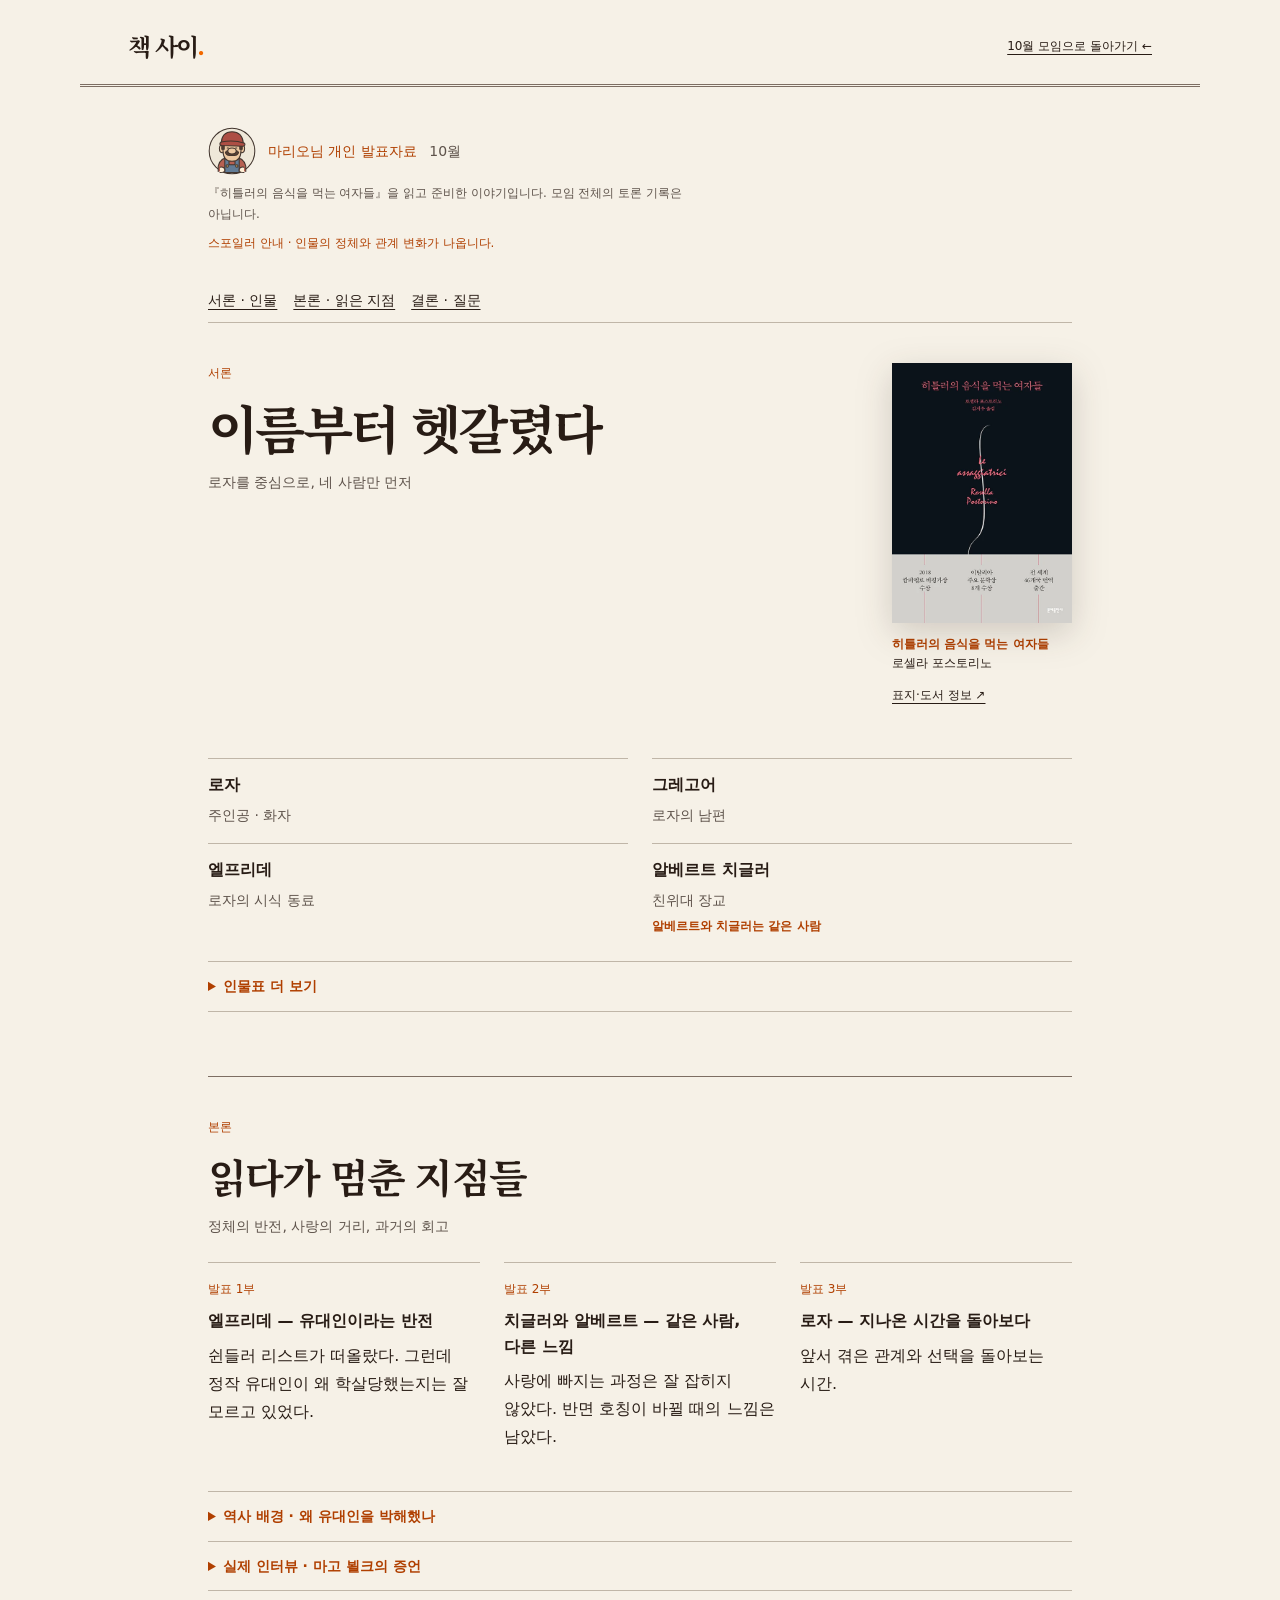
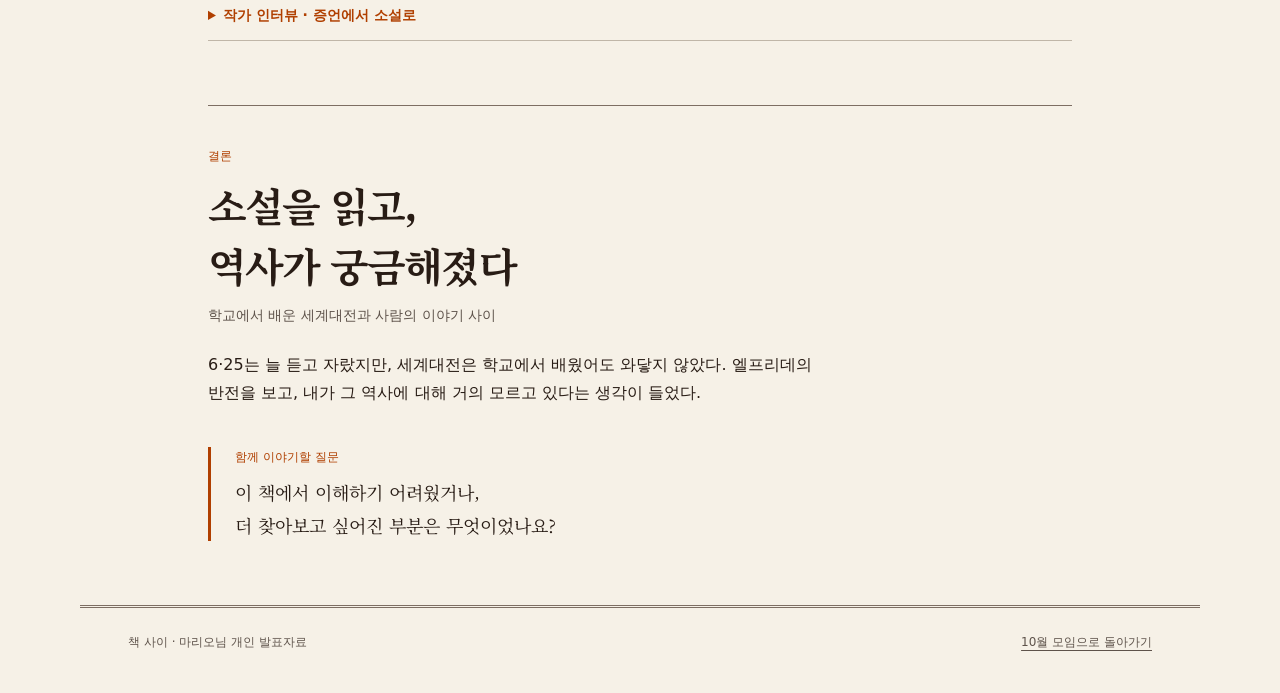
==== mario/2026-10/index.html @ d175855f "Merge monthly tabs into one meetings tab with a month switcher Masthead tabs become 홈 · 모임 기록 · 함께 볼" ====
<!doctype html>
<html lang="ko">
<head>
  <meta charset="utf-8">
  <meta name="viewport" content="width=device-width, initial-scale=1, viewport-fit=cover">
  <meta name="theme-color" content="#f6f2e9">
  <meta name="description" content="히틀러의 음식을 먹는 여자들을 읽고 준비한 마리오님의 10월 개인 발표자료. 인물의 이름, 관계의 거리, 더 알고 싶어진 역사를 이야기합니다.">
  <title>마리오님의 10월 발표 · 책 사이</title>
  <link rel="preconnect" href="https://fonts.googleapis.com">
  <link rel="preconnect" href="https://fonts.gstatic.com" crossorigin>
  <link rel="stylesheet" href="https://fonts.googleapis.com/css2?family=Noto+Serif+KR:wght@600;700&display=swap">
  <link rel="stylesheet" href="../../styles.css?v=20261015-meetings">
  <link rel="stylesheet" href="./presentation.css?v=20261013-mario">
</head>
<body>
  <a class="skip-link" href="#presentation">본문으로 건너뛰기</a>
  <header class="presentation-header container">
    <a class="wordmark" href="../../">책 사이<span class="wordmark-dot" aria-hidden="true">.</span></a>
    <a class="back-link" href="../../#october">10월 모임으로 돌아가기 ←</a>
  </header>
  <main id="presentation" class="container presentation" tabindex="-1">
    <div class="presentation-meta"><img src="../../assets/avatars/mario.svg" width="48" height="48" alt=""><p>마리오님 개인 발표자료 <span>10월</span></p></div>
    <p class="scope-note">『히틀러의 음식을 먹는 여자들』을 읽고 준비한 이야기입니다. 모임 전체의 토론 기록은 아닙니다.</p>
    <p class="spoiler-note">스포일러 안내 · 인물의 정체와 관계 변화가 나옵니다.</p>
    <nav class="presentation-nav" aria-label="발표 차례"><a href="#intro">서론 · 인물</a><a href="#reading">본론 · 읽은 지점</a><a href="#ending">결론 · 질문</a></nav>

    <section id="intro" class="presentation-intro" aria-labelledby="intro-title">
      <div><p class="section-label">서론</p><h1 id="intro-title">이름부터 헷갈렸다</h1><p class="section-subtitle">로자를 중심으로, 네 사람만 먼저</p>

      </div>
      <figure class="presentation-book"><img src="../../assets/covers/hitler.webp" width="500" height="723" alt="히틀러의 음식을 먹는 여자들 책 표지 · 문예출판사"><figcaption><strong>히틀러의 음식을 먹는 여자들</strong><span>로셀라 포스토리노</span><a class="cover-source" href="https://www.aladin.co.kr/shop/wproduct.aspx?itemid=217753819" target="_blank" rel="noopener noreferrer">표지·도서 정보 ↗</a></figcaption></figure>
        <dl class="core-characters">
          <div><dt>로자</dt><dd>주인공 · 화자</dd></div>
          <div><dt>그레고어</dt><dd>로자의 남편</dd></div>
          <div><dt>엘프리데</dt><dd>로자의 시식 동료</dd></div>
          <div><dt>알베르트 치글러</dt><dd>친위대 장교<br><strong>알베르트와 치글러는 같은 사람</strong></dd></div>
        </dl>
    </section>
    <details class="supplement" id="characters"><summary>인물표 더 보기</summary><div class="supplement-body">
      <p class="source-note">출판사 소개와 본문을 참고해 인물의 이름과 관계를 정리했습니다.</p>
      <div class="table-wrap"><table><caption>인물과 관계</caption><thead><tr><th scope="col">인물</th><th scope="col">관계 · 역할</th><th scope="col">기억할 이름</th></tr></thead><tbody>
        <tr><th scope="row">로자 자우어</th><td>주인공·화자, 시식가</td><td>로자</td></tr>
        <tr><th scope="row">그레고어</th><td>로자의 남편, 전장에 있는 인물</td><td>그레고어</td></tr>
        <tr><th scope="row">엘프리데</th><td>시식 동료, 로자와 가까워지는 인물</td><td>엘프리데</td></tr>
        <tr><th scope="row">알베르트 치글러</th><td>친위대 장교</td><td>알베르트는 이름, 치글러는 성</td></tr>
        <tr><th scope="row">게르트루데 · 테오도라 · 자비네</th><td>히틀러를 열렬히 추종하는 시식 동료들</td><td>‘광신도들’</td></tr>
        <tr><th scope="row">아우구스티네</th><td>전장에서 남편을 잃은 동료</td><td>아우구스티네</td></tr>
        <tr><th scope="row">베아테 · 하이케</th><td>남편이 전장에 있어 아이들을 홀로 키우는 동료들</td><td>베아테 · 하이케</td></tr>
        <tr><th scope="row">울라</th><td>외모와 친위대원의 관심에 신경 쓰는 동료</td><td>울라</td></tr>
        <tr><th scope="row">레니</th><td>어리고 순진한 동료</td><td>레니</td></tr>
        <tr><th scope="row">크뤼멜</th><td>히틀러의 음식을 만드는 주방장</td><td>크뤼멜</td></tr>
        <tr><th scope="row">마리아</th><td>로자와 교류하는 친구</td><td>남작부인</td></tr>
        <tr><th scope="row">헤르타</th><td>그레고어의 어머니, 로자의 시어머니</td><td>헤르타</td></tr>
      </tbody></table></div>
      <p class="reference-links">자료: <a href="https://www.yes24.com/product/goods/85017617" target="_blank" rel="noopener noreferrer">출판사 리뷰 ↗</a> · <a href="https://www.newswire.co.kr/newsRead.php?no=898848" target="_blank" rel="noopener noreferrer">문예출판사 보도자료 ↗</a> · <a href="https://academic.macmillan.com/academictrade/9781250179142/atthewolfstable/" target="_blank" rel="noopener noreferrer">원서 본문 ↗</a> · <a href="https://books.google.com/books/about/히틀러의_음식을_먹는_여자들.html?id=6_CcEQAAQBAJ" target="_blank" rel="noopener noreferrer">한국어판 본문 정보 ↗</a></p>
    </div></details>

    <section id="reading" class="presentation-section" aria-labelledby="reading-title">
      <p class="section-label">본론</p><h2 id="reading-title">읽다가 멈춘 지점들</h2><p class="section-subtitle">정체의 반전, 사랑의 거리, 과거의 회고</p>
      <div class="reading-parts">
        <article><p class="part-number">발표 1부</p><h3>엘프리데 — 유대인이라는 반전</h3><p>쉰들러 리스트가 떠올랐다. 그런데 정작 유대인이 왜 학살당했는지는 잘 모르고 있었다.</p></article>
        <article><p class="part-number">발표 2부</p><h3>치글러와 알베르트 — 같은 사람, 다른 느낌</h3><p>사랑에 빠지는 과정은 잘 잡히지 않았다. 반면 호칭이 바뀔 때의 느낌은 남았다.</p></article>
        <article><p class="part-number">발표 3부</p><h3>로자 — 지나온 시간을 돌아보다</h3><p>앞서 겪은 관계와 선택을 돌아보는 시간.</p></article>
      </div>
    </section>

    <aside class="supplement-group" aria-label="더 찾아본 자료">
      <details class="supplement" id="history"><summary>역사 배경 · 왜 유대인을 박해했나</summary><div class="supplement-body">
        <p class="source-note">미국 홀로코스트 기념관 자료를 한국어로 요약했습니다.</p>
        <ul><li>나치는 오래된 반유대주의에 인종주의를 결합해 유대인을 독일을 위협하는 집단으로 거짓 규정했다.</li><li>패전과 경제위기의 책임을 유대인에게 돌리며 희생양으로 삼았고, 선전과 법률로 배제와 폭력을 확대했다.</li><li>전쟁 중 나치 독일과 협력자들은 이를 조직적 학살로 확대했다. 원인은 유대인의 잘못이 아니라 가해 체제의 이념과 국가폭력이었다.</li></ul>
        <p>홀로코스트는 제2차 세계대전 전체를 뜻하지 않는다. 나치 독일과 협력자들이 자행한 유대인 박해와 학살을 가리킨다.</p>
        <p class="reference-links">자료: <a href="https://encyclopedia.ushmm.org/content/en/article/introduction-to-the-holocaust" target="_blank" rel="noopener noreferrer">USHMM · 홀로코스트 소개 ↗</a> · <a href="https://encyclopedia.ushmm.org/content/en/article/antisemitism-1" target="_blank" rel="noopener noreferrer">반유대주의 ↗</a></p>
      </div></details>
      <details class="supplement" id="wolk"><summary>실제 인터뷰 · 마고 뵐크의 증언</summary><div class="supplement-body">
        <p class="source-note">실제 시식자 마고 뵐크의 AP 인터뷰(2013년 4월 26일)를 한국어로 요약했습니다. 직접 인용문은 아닙니다. 소설의 로자와는 구분합니다.</p>
        <p>뵐크는 AP 인터뷰에서 좋은 음식을 먹으면서도 독이 들었을지 모른다는 두려움 때문에 즐길 수 없었다고 회고했다. 매 끼니가 마지막일 수 있다고 느꼈다는 증언이다.</p>
        <p class="reference-links"><a href="https://ottawa.citynews.ca/2013/04/26/at-95-hitlers-food-taster-talks-of-paranoia-poison-fears-vegetarian-diet-for-nazi-leader/" target="_blank" rel="noopener noreferrer">AP 인터뷰 · CityNews 게재 원문 ↗</a></p>
      </div></details>
      <details class="supplement" id="author-interview"><summary>작가 인터뷰 · 증언에서 소설로</summary><div class="supplement-body">
        <p class="source-note">로셀라 포스토리노의 인터뷰를 한국어로 요약했습니다. 직접 인용문은 아닙니다.</p>
        <p>작가는 뵐크를 만나려 했지만, 연락처를 찾았을 때 이미 세상을 떠나 직접 만나지 못했다. 소설은 뵐크의 증언에서 출발한 창작이며 전기는 아니다.</p>
        <p>작가는 로자를 강요받은 피해자이면서 체제에 연루된 인물로 바라보고, 과거를 돌아보는 시점의 죄책감에 주목했다.</p>
        <p class="reference-links">인터뷰 원문: <a href="https://www.bookbrowse.com/author_interviews/full/index.cfm/author_number/3115/rosella-postorino" target="_blank" rel="noopener noreferrer">BookBrowse ↗</a> · <a href="https://www.criticaletteraria.org/2018/03/le-assaggiatrici-postorino-intervista.html" target="_blank" rel="noopener noreferrer">CriticaLetteraria ↗</a></p>
      </div></details>
    </aside>

    <section id="ending" class="presentation-section ending" aria-labelledby="ending-title">
      <p class="section-label">결론</p><h2 id="ending-title">소설을 읽고,<br>역사가 궁금해졌다</h2><p class="section-subtitle">학교에서 배운 세계대전과 사람의 이야기 사이</p>
      <p class="personal-thought">6·25는 늘 듣고 자랐지만, 세계대전은 학교에서 배웠어도 와닿지 않았다. 엘프리데의 반전을 보고, 내가 그 역사에 대해 거의 모르고 있다는 생각이 들었다.</p>
      <div class="discussion-question"><p class="section-label">함께 이야기할 질문</p><p>이 책에서 이해하기 어려웠거나,<br>더 찾아보고 싶어진 부분은 무엇이었나요?</p></div>
    </section>
  </main>
  <footer class="container footer"><p>책 사이 · 마리오님 개인 발표자료</p><a href="../../#october">10월 모임으로 돌아가기</a></footer>
</body>
</html>
---- styles.css ----
/* Hallmark · pre-emit critique: P5 H5 E4 S5 R5 V4
 * genre: editorial · macrostructure: Ecosystem Index · theme: custom cream paper + seasonal orange
 * nav: N6 masthead · footer: Ft2 inline rule · H2 split 7/5 negative space
 * audience: book-club members · use: revisit a meeting · enrichment: typographic book art
 */
@import url('./tokens.css?v=20261015-meetings');
* { box-sizing: border-box; }
html { overflow-x: clip; scroll-padding-top: var(--space-lg); }
body { margin: 0; overflow-x: clip; background: var(--color-paper); color: var(--color-ink); font-family: var(--font-body); font-size: var(--text-base); line-height: 1.75; word-break: keep-all; }
button,input,select { font: inherit; color: inherit; }
button,a,input,select,summary { -webkit-tap-highlight-color: transparent; }
button,a,summary { touch-action: manipulation; }
a { color: inherit; text-underline-offset: .3em; }
button { cursor: pointer; }
button,a.text-link,.quick-links a { white-space: nowrap; }
button { min-height: 44px; }
button:disabled,[aria-disabled="true"] { opacity: .55; cursor: not-allowed; }
[data-state="loading"] { opacity: .7; cursor: progress; }
[data-state="error"] { border-color: var(--color-error); }
[data-state="success"] { border-color: var(--color-success); }
:focus-visible { outline: 2px solid var(--color-focus); outline-offset: 4px; }
[hidden] { display: none !important; }
.container { max-width: var(--page-width); margin-inline: auto; padding-inline: var(--page-gutter); }
h1,h2,h3,p,figure { margin: 0; }
h1,h2,h3 { font-style: normal; overflow-wrap: anywhere; min-width: 0; }
h1,h2,.wordmark,.art-title { font-family: var(--font-display); }
h1 { font-size: var(--text-display); letter-spacing: -.05em; line-height: 1.35; font-weight: 700; }
h2 { font-size: clamp(1.5rem,2.8vw,2rem); letter-spacing: -.045em; line-height: 1.5; }
h3 { font-size: var(--text-lg); line-height: 1.6; }
.muted,.source-note,small { color: var(--color-muted); }
.skip-link { position: absolute; top: var(--space-md); left: var(--space-md); z-index: var(--z-raised); padding: var(--space-sm); background: var(--color-paper); transform: translateY(-180%); }
.skip-link:focus { transform: none; }
.masthead { text-align: center; padding-top: var(--space-xl); }
.edition { color: var(--color-muted); font-size: var(--text-xs); letter-spacing: .08em; }
.wordmark { display: inline-block; text-decoration: none; font-size: 2.75rem; line-height: 1.4; font-weight: 700; letter-spacing: -.07em; }
.wordmark-dot { color: var(--color-season); }
.mast-description { font-size: var(--text-sm); margin-top: var(--space-2xs); color: var(--color-muted); }
.tabs { display: flex; align-items: center; justify-content: center; gap: var(--space-xs); border-top: var(--rule-hair) solid var(--color-rule); border-bottom: 3px double var(--color-rule-strong); margin-top: var(--space-lg); }
.tabs button { border: 0; border-bottom: 2px solid transparent; background: none; padding: var(--space-sm) var(--space-xs); font-size: var(--text-sm); }
.tabs button[aria-selected="true"] { color: var(--color-accent); font-weight: 700; border-bottom-color: var(--color-accent); }
.meeting-hero { display: grid; gap: var(--space-xl); padding-top: var(--space-xl); padding-bottom: var(--space-3xl); }
.meeting-meta { display: flex; align-items: center; flex-wrap: wrap; gap: var(--space-sm); margin-bottom: var(--space-lg); color: var(--color-muted); font-size: var(--text-sm); font-variant-numeric: tabular-nums; }
.meeting-meta span { border: var(--rule-hair) solid var(--color-rule-strong); padding: 0 var(--space-xs); color: var(--color-accent); font-size: var(--text-xs); }
.hero-lede { margin-top: var(--space-lg); font-size: var(--text-lg); line-height: 1.9; }
.text-link { display: inline-flex; align-items: center; min-height: 44px; margin-top: var(--space-lg); gap: var(--space-lg); color: var(--color-accent); font-weight: 600; text-decoration: underline; }
.featured-book { max-width: 320px; width: 100%; margin-inline: auto; }
.book-art { aspect-ratio: 3/4; display: flex; flex-direction: column; padding: var(--space-xl) var(--space-lg); background: var(--color-cover); position: relative; border-inline-start: 8px solid var(--color-paper-2); }
.book-art::after { content: ''; position: absolute; inset: var(--space-md); border: var(--rule-hair) solid var(--color-rule-strong); pointer-events: none; }
.art-author { font-size: var(--text-xs); letter-spacing: .12em; }
.art-title { font-weight: 700; line-height: 1.6; font-size: clamp(1.5rem,5vw,2.25rem); letter-spacing: -.04em; margin-top: auto; position: relative; }
.art-rule { width: var(--space-xl); height: var(--rule-hair); background: var(--color-ink); margin-top: var(--space-lg); }
.art-caption { font-size: var(--text-xs); margin-top: var(--space-md); }
.hitler { background: var(--color-cover-2); }
figcaption { display: grid; gap: var(--space-2xs); margin-top: var(--space-lg); font-size: var(--text-sm); }
figcaption strong { color: var(--color-accent); }
figcaption small { font-size: var(--text-xs); }
.meeting-summary { padding-block: var(--space-xl); border-top: var(--rule-hair) solid var(--color-rule); border-bottom: var(--rule-hair) solid var(--color-rule); }
.meeting-summary>p { max-width: 65ch; margin-top: var(--space-md); }
.quick-links { display: flex; flex-wrap: wrap; gap: var(--space-xs) var(--space-lg); margin-top: var(--space-md); align-items: center; font-size: var(--text-sm); }
.quick-links a { display: inline-flex; align-items: center; min-height: 44px; }
.link-button { border: 0; background: none; padding: 0; color: var(--color-accent); text-decoration: underline; text-underline-offset: .3em; }
.section { margin-top: var(--space-2xl); }
.section-heading { margin-bottom: var(--space-lg); }
.section-heading p { margin-top: var(--space-xs); color: var(--color-muted); font-size: var(--text-sm); }
.topic-list { border-top: var(--rule-hair) solid var(--color-rule-strong); }
.topic { padding-block: var(--space-lg); border-bottom: var(--rule-hair) solid var(--color-rule); }
.topic-header { display: flex; align-items: baseline; justify-content: space-between; gap: var(--space-md); }
.timestamp { font-family: var(--font-mono); color: var(--color-muted); font-size: var(--text-xs); white-space: nowrap; }
.topic>p { margin-top: var(--space-sm); max-width: 68ch; }
.topic details { margin-top: var(--space-sm); }
summary { cursor: pointer; min-height: 44px; padding-block: var(--space-xs); font-size: var(--text-sm); color: var(--color-accent); }
details p { margin-top: var(--space-sm); max-width: 68ch; }
.people-list { display: grid; gap: var(--space-xl); }
.person { border-top: var(--rule-hair) solid var(--color-rule-strong); padding-top: var(--space-lg); }
.person-head { display: flex; align-items: center; gap: var(--space-md); margin-bottom: var(--space-md); }
.person-avatar { display: grid; place-items: center; width: 64px; height: 64px; flex-shrink: 0; color: var(--color-accent); border-radius: 50%; }
.person-character { width: 64px; height: 64px; display: block; }
.voice-preview { display: flex; flex-wrap: wrap; gap: var(--space-sm) var(--space-lg); margin-top: var(--space-lg); }
.voice-preview-item { display: flex; align-items: center; gap: var(--space-xs); min-height: 48px; text-decoration: none; }
.voice-preview-item img { display: block; width: 48px; height: 48px; flex-shrink: 0; }
.voice-preview-item strong,.voice-preview-item small { display: block; font-size: var(--text-xs); line-height: 1.65; }
.cover-trigger { display: block; padding: 0; width: 100%; background: none; border: 0; text-align: start; perspective: 1000px; }
.cover-trigger .cover-img { transition: transform var(--dur-short) var(--ease-out); filter: drop-shadow(var(--shadow-book)); transform-origin: 50% 80%; }
.cover-trigger:focus-visible .cover-img { transform: translateY(-4px) rotateY(-4deg); }
.cover-hint { display: block; padding-top: var(--space-sm); color: var(--color-accent); font-size: var(--text-sm); }
.work-open .work-title,.candidate-open .work-title { display: block; font-size: var(--text-lg); font-weight: 700; line-height: 1.6; margin-top: var(--space-md); white-space: normal; }
.work-open .work-author { display: block; color: var(--color-muted); font-size: var(--text-sm); white-space: normal; }
.work-open .cover-frame,.candidate-open .cover-frame { overflow: visible; }
.work-open,.candidate-open { white-space: normal; }
.work[data-work-id],.candidate[data-work-id] { cursor: pointer; }
.book-detail { padding-block: var(--space-xl); border-bottom: var(--rule-hair) solid var(--color-rule-strong); margin-bottom: var(--space-xl); }
.book-detail-heading { display: flex; flex-wrap: wrap; align-items: center; justify-content: space-between; gap: var(--space-md); margin-bottom: var(--space-xl); }
.book-detail-heading h2 { max-width: 26ch; }
.book-detail-body { display: grid; gap: var(--space-xl); }
.book-detail-cover { width: min(100%,340px); margin-inline: auto; }
.book-detail-copy { min-width: 0; }
.book-detail-copy>.work-badges { margin-block: var(--space-md) var(--space-lg); }
.book-detail-copy .work-context { padding-block: var(--space-sm); }
.book-detail-media { color: var(--color-muted); font-size: var(--text-sm); }
.person-avatar svg { stroke: currentColor; stroke-width: 1.6; stroke-linecap: round; stroke-linejoin: round; }
.cover-frame { aspect-ratio: 3/4; background: var(--color-paper-2); display: grid; place-items: center; padding: var(--space-xs); min-width: 0; }
.cover-img { display: block; width: 100%; height: 100%; object-fit: contain; min-width: 0; min-height: 0; }
.hero-cover { padding: 0; background: none; }
.cover-fallback { padding: var(--space-lg); text-align: center; color: var(--color-muted); font-size: var(--text-sm); }
.cover-caption { display: flex; flex-wrap: wrap; align-items: center; justify-content: space-between; gap: var(--space-xs); color: var(--color-muted); font-size: var(--text-xs); }
.cover-source { display: inline-flex; align-items: center; min-height: 44px; font-size: var(--text-xs); white-space: nowrap; }
.candidate-state { color: var(--color-accent); font-size: var(--text-xs); }
.person h3 { font-size: var(--text-lg); }
.person-tagline { font-size: var(--text-sm); color: var(--color-muted); }
.person>p+p { margin-top: var(--space-md); }
.person .timestamp { display: block; margin-top: var(--space-md); }
.source-note { font-size: var(--text-xs); margin-top: var(--space-lg); line-height: 1.8; max-width: 85ch; }
.next-meeting { margin-block: var(--space-2xl); padding: var(--space-xl) 0; border-top: var(--rule-hair) solid var(--color-rule); border-bottom: var(--rule-hair) solid var(--color-rule); display: flex; flex-direction: column; gap: var(--space-lg); }
.next-meeting h2 { margin-block: var(--space-xs); }
.outline-button { background: none; border: var(--rule-hair) solid var(--color-rule-strong); padding: var(--space-xs) var(--space-md); border-radius: var(--radius-sm); align-self: flex-start; font-size: var(--text-sm); }
.hero-copy>.muted { margin-top: var(--space-lg); font-size: var(--text-sm); }
.selection-note { max-width: 75ch; margin-bottom: var(--space-xl); }
.candidate-grid,.work-grid { display: grid; grid-template-columns: minmax(0,1fr); gap: var(--space-xl) var(--space-lg); }
.candidate,.work { min-width: 0; border-top: var(--rule-hair) solid var(--color-rule); padding-top: var(--space-lg); }
.candidate .mini-art { margin-bottom: var(--space-md); }
.mini-art { aspect-ratio: 3/2; display: flex; flex-direction: column; justify-content: space-between; background: var(--color-cover); padding: var(--space-lg); position: relative; }
.mini-art strong { font-family: var(--font-display); font-size: var(--text-xl); font-weight: 700; letter-spacing: -.05em; line-height: 1.5; }
.mini-art span { font-size: var(--text-xs); color: var(--color-muted); }
.tone-2 { background: var(--color-cover-2); }
.tone-3 { background: var(--color-cover-3); }
.tone-4 { background: var(--color-cover-4); }
.candidate p,.work p { font-size: var(--text-sm); margin-top: var(--space-xs); }
.work h2 { font-family: var(--font-body); font-size: var(--text-lg); letter-spacing: -.025em; }
.work-meta { display: flex; flex-wrap: wrap; gap: var(--space-sm); margin-block: var(--space-sm); color: var(--color-accent); font-size: var(--text-xs); }
.work-badges { display: flex; flex-wrap: wrap; gap: var(--space-xs); margin-top: var(--space-sm); }
.work-badge { border: var(--rule-hair) solid var(--color-rule); padding: var(--space-2xs) var(--space-xs); font-size: var(--text-xs); color: var(--color-accent); }
.work-context + .work-context { border-top: var(--rule-hair) solid var(--color-rule); padding-top: var(--space-md); margin-top: var(--space-md); }
.context-source { color: var(--color-muted); font-size: var(--text-xs); }
.shelf-tabs { display: flex; align-items: center; flex-wrap: wrap; gap: var(--space-xs) var(--space-sm); margin-bottom: var(--space-lg); }
.shelf-tabs button { padding: var(--space-xs) var(--space-sm); border: var(--rule-hair) solid var(--color-rule); background: none; font-size: var(--text-sm); white-space: nowrap; }
.shelf-tabs button[aria-selected="true"] { border-color: var(--color-accent); font-weight: 700; color: var(--color-accent); text-decoration: underline; text-underline-offset: .3em; }
.work .timestamp { display: block; margin-top: var(--space-sm); }
.work .text-link { font-size: var(--text-sm); margin-top: var(--space-xs); gap: var(--space-xs); }
.quiet-note { padding: var(--space-xl) 0; border-top: var(--rule-hair) solid var(--color-rule); margin-block: var(--space-xl); }
.quiet-note h2 { font-size: var(--text-xl); }.quiet-note p { margin-top: var(--space-sm); max-width: 70ch; }
.quiet-note button { margin-top: var(--space-md); }
.works-intro { padding-block: var(--space-xl); }.works-intro>p:last-child { margin-top: var(--space-lg); }
.filters { display: grid; gap: var(--space-md); align-items: end; padding-block: var(--space-lg); border-block: var(--rule-hair) solid var(--color-rule); }
.filters label { display: block; font-size: var(--text-sm); margin-bottom: var(--space-xs); }
input,select { width: 100%; min-height: 44px; border: var(--rule-hair) solid var(--color-rule-strong); background: var(--color-paper); padding: var(--space-xs) var(--space-sm); border-radius: var(--radius-sm); font-size: var(--text-sm); }
input::placeholder { color: var(--color-muted); }
.result-count { color: var(--color-muted); font-size: var(--text-sm); padding-block: var(--space-lg); }
.footer { border-top: 3px double var(--color-rule-strong); padding-block: var(--space-lg) var(--space-xl); margin-top: var(--space-2xl); display: grid; gap: var(--space-xs); color: var(--color-muted); font-size: var(--text-xs); }
@media(hover:hover) { button:hover,a:hover,summary:hover { color: var(--color-accent); }.outline-button:hover,input:hover,select:hover { background: var(--color-paper-2); } }
@media(hover:hover) and (pointer:fine) { .cover-trigger:hover .cover-img,.work[data-work-id]:hover .cover-img,.candidate[data-work-id]:hover .cover-img { transform: translateY(-4px) rotateY(-4deg); } }
@media(min-width:40rem) { .book-detail-body { grid-template-columns:minmax(0,2fr) minmax(0,3fr); align-items:start; }.hero-copy h1 { font-size: clamp(2.5rem,4.3vw,3.5rem); }.hero-copy .hero-lede { font-size:var(--text-base); line-height:1.7; }.voice-preview { gap:var(--space-sm); }.voice-preview-item { gap:var(--space-2xs); } }
button:active { transform: translateY(1px); }
@media(min-width:40rem) { .tabs { gap: var(--space-xl); }.tabs button { padding-inline: var(--space-md); }.meeting-hero { grid-template-columns: minmax(0,7fr) minmax(0,5fr); align-items:center; padding-top: var(--space-2xl); gap: var(--space-xl); }.featured-book { max-width: 290px; }.candidate-grid { grid-template-columns: repeat(2,minmax(0,1fr)); }.filters { grid-template-columns: minmax(0,2fr) minmax(0,1fr) minmax(0,1.2fr); }.filters button { grid-column: 3; justify-self:end; }.next-meeting { flex-direction:row; align-items:center; justify-content:space-between; }.next-meeting button { align-self:center; } }
@media(min-width:60rem) { .meeting-hero { gap: var(--space-2xl); }.people-list { grid-template-columns: repeat(3,minmax(0,1fr)); }.candidate-grid { grid-template-columns: repeat(4,minmax(0,1fr)); }.filters { grid-template-columns: minmax(0,2fr) minmax(0,1fr) minmax(0,1.2fr) auto; }.filters button { grid-column:auto; }.footer { grid-template-columns: minmax(0,1fr) auto; }.art-title { font-size:2.25rem; } }
@media(prefers-reduced-motion:reduce) { *,*::before,*::after { animation-duration:1ms!important; transition-duration:1ms!important; scroll-behavior:auto!important; } }
@media(prefers-reduced-motion:reduce) { .cover-trigger .cover-img,.cover-trigger:focus-visible .cover-img,.cover-trigger:hover .cover-img,.work[data-work-id]:hover .cover-img,.candidate[data-work-id]:hover .cover-img { transform:none; transition:none; } }

/* Past selections remain a compact cover grid with month and recommender. */
.history-intro h1 { font-size:var(--text-2xl); }
.history-grid { display:grid; grid-template-columns:repeat(2,minmax(0,1fr)); gap:var(--space-xl) var(--space-lg); }
.history-book { min-width:0; }
.history-book>a { display:block; text-decoration:none; }
.history-book h2 { margin-top:var(--space-sm); font-family:var(--font-body); font-size:var(--text-sm); letter-spacing:-.025em; line-height:1.65; }
.history-credits { margin-top:var(--space-xl); border-top:var(--rule-hair) solid var(--color-rule); }
.history-credits ul { padding-left:var(--space-lg); font-size:var(--text-xs); }
.history-credits a { display:inline-block; padding-block:var(--space-2xs); }
@media(max-width:39.99rem) { .masthead .tabs { justify-content:flex-start; gap:0; overflow-x:auto; scrollbar-width:none; margin-inline:calc(-1 * var(--page-gutter)); padding-inline:var(--page-gutter); }.masthead .tabs::-webkit-scrollbar { display:none; }.masthead .tabs button { flex:none; padding-inline:var(--space-sm); } }
@media(min-width:40rem) { .history-grid { grid-template-columns:repeat(4,minmax(0,1fr)); } }
@media(min-width:60rem) { .history-grid { grid-template-columns:repeat(5,minmax(0,1fr)); } }

.history-cover { display:block; }
.history-meta { display:flex; flex-wrap:wrap; align-items:center; gap:var(--space-2xs) var(--space-sm); margin-top:var(--space-2xs); color:var(--color-muted); font-size:var(--text-xs); }
.history-recommender { display:inline-flex; align-items:center; gap:var(--space-2xs); min-height:1.5rem; line-height:1.4; white-space:nowrap; }
.history-recommender img { flex:none; width:24px; height:24px; }
.history-month { white-space:nowrap; color:var(--color-muted); font-weight:400; }

/* The shelf keeps covers small so recommendation contexts can be compared. */
#works .works-intro { padding-block:var(--space-lg); }
#works .works-intro h1 { font-size:var(--text-2xl); }
#works .works-intro>p:last-child { margin-top:var(--space-xs); font-size:var(--text-sm); }
#works .shelf-tabs { margin-bottom:var(--space-sm); }
#works .filters { grid-template-columns:minmax(0,1fr) minmax(0,1fr); gap:var(--space-sm); padding-block:var(--space-sm); }
#works .search-field { grid-column:1/-1; }
#works .filters>div { min-width:0; }
#works .filters #reset { grid-column:auto; justify-self:end; align-self:start; }
.advanced-filters { min-width:0; grid-column:1; padding-block:var(--space-xs); }
.advanced-filters summary { font-size:var(--text-sm); }
.advanced-filters>div { margin-top:var(--space-xs); }
#works .result-count { padding-block:var(--space-sm); }
.work-grid { grid-template-columns:minmax(0,1fr); gap:var(--space-lg); }
.work { padding-top:var(--space-md); }
.work-open { display:grid; grid-template-columns:80px minmax(0,1fr); align-items:start; gap:var(--space-sm); min-height:160px; }
.work-copy { display:block; min-width:0; }
.work-open .cover-frame { padding:var(--space-2xs); }
.work-open .work-title { margin-top:0; font-size:var(--text-base); line-height:1.5; overflow-wrap:anywhere; }
.work-open .work-author { margin-top:var(--space-2xs); font-size:var(--text-xs); line-height:1.5; }
.work-open .work-badges { gap:var(--space-2xs); margin-top:var(--space-xs); }
.work-open .work-badge { padding:.15rem .35rem; line-height:1.4; }
.work-summary { display:block; margin-top:var(--space-xs); color:var(--color-muted); font-size:var(--text-xs); line-height:1.6; overflow:hidden; white-space:nowrap; text-overflow:ellipsis; }
.work-open .cover-hint { padding-top:var(--space-xs); font-size:var(--text-xs); }
.work-open .cover-fallback { padding:var(--space-2xs); font-size:var(--text-xs); overflow-wrap:anywhere; }
@media(min-width:25rem) { .work-open { grid-template-columns:96px minmax(0,1fr); gap:var(--space-md); } }
@media(min-width:52rem) {
  .work-grid { grid-template-columns:repeat(2,minmax(0,1fr)); }
  .work-open { grid-template-columns:120px minmax(0,1fr); min-height:200px; }
  #works .filters { grid-template-columns:minmax(0,2fr) minmax(0,1fr) minmax(0,1fr) auto; align-items:start; }
  #works .search-field { grid-column:auto; }
  #works .advanced-filters { grid-column:auto; padding-top:1.8rem; }
  #works .filters #reset { margin-top:1.7rem; }
}
@media(min-width:60rem) { .work-open { grid-template-columns:128px minmax(0,1fr); } }

/* Season accent: a small orange dot marks the current season and the book being read now. */
.season-dot { display:inline-block; width:.5em; height:.5em; margin-inline-end:.45em; border-radius:50%; background:var(--color-season); vertical-align:.08em; }

/* Masthead tabs share one sliding underline once JavaScript has measured them. */
.tabs { position:relative; }
.tabs.has-indicator button[aria-selected="true"] { border-bottom-color:transparent; }
.tabs-indicator { position:absolute; left:0; bottom:0; height:2px; width:0; background:var(--color-season); pointer-events:none; transition:transform var(--dur-long) var(--ease-out), width var(--dur-long) var(--ease-out); }
.tabs-indicator.is-instant { transition:none; }

/* Programmatic focus targets are containers, not controls, so they do not draw a frame. */
main[tabindex="-1"]:focus,section[tabindex="-1"]:focus,h2[tabindex="-1"]:focus { outline:none; }

/* Home: what we are reading now, what we have read, and who reads together. */
.home-hero { display:grid; gap:var(--space-xl); padding-block:var(--space-xl) var(--space-2xl); }
.home-stats { display:flex; flex-wrap:wrap; gap:var(--space-md) var(--space-xl); margin:var(--space-xl) 0 0; padding-top:var(--space-lg); border-top:var(--rule-hair) solid var(--color-rule); }
.home-stats div { min-width:0; }
.home-stats dt { color:var(--color-muted); font-size:var(--text-xs); }
.home-stats dd { margin:0; font-size:var(--text-sm); color:var(--color-muted); }
.stat-value { font-family:var(--font-display); font-size:clamp(2rem,4vw,2.75rem); font-weight:700; line-height:1.2; letter-spacing:-.04em; color:var(--color-accent); margin-inline-end:.15em; font-variant-numeric:tabular-nums; }
.now-reading { display:grid; grid-template-columns:minmax(0,120px) minmax(0,1fr); gap:var(--space-md) var(--space-lg); align-items:end; padding:var(--space-lg); background:var(--color-paper-2); border-top:3px solid var(--color-season); }
.now-reading-label { grid-column:1/-1; color:var(--color-accent); font-size:var(--text-sm); font-weight:700; }
.now-reading-copy h2 { font-size:var(--text-xl); line-height:1.45; }
.now-reading-copy .muted { margin-top:var(--space-2xs); font-size:var(--text-sm); }
.now-reading-copy .outline-button { margin-top:var(--space-md); }
.season-button { border-color:var(--color-season); }
.home-section { margin-top:var(--space-2xl); }
.home-section-heading { display:flex; flex-wrap:wrap; align-items:baseline; justify-content:space-between; gap:var(--space-xs) var(--space-md); margin-bottom:var(--space-lg); }
.home-section-heading .link-button { font-size:var(--text-sm); }
.home-shelf { list-style:none; margin:0; padding:0 0 var(--space-sm); display:grid; grid-auto-flow:column; grid-auto-columns:72px; gap:var(--space-sm); align-items:end; overflow-x:auto; border-bottom:6px solid var(--color-rule); scroll-snap-type:x proximity; }
.home-shelf-book { min-width:0; scroll-snap-align:start; transform-origin:50% 100%; }
.home-shelf-book .cover-frame { padding:0; background:none; }
.home-shelf-book .cover-img { filter:drop-shadow(0 .3rem .5rem oklch(24% 0.023 55 / .16)); }
.home-shelf-book .cover-fallback { padding:var(--space-2xs); font-size:var(--text-xs); overflow-wrap:anywhere; }
.home-shelf-month { display:block; margin-top:var(--space-2xs); color:var(--color-muted); font-size:var(--text-xs); text-align:center; font-variant-numeric:tabular-nums; }
.home-members { list-style:none; margin:0; padding:0; display:grid; grid-template-columns:repeat(2,minmax(0,1fr)); gap:var(--space-lg); }
.home-member { display:flex; align-items:flex-start; gap:var(--space-sm); min-width:0; border-top:var(--rule-hair) solid var(--color-rule-strong); padding-top:var(--space-md); }
.home-member-avatar { flex:none; width:56px; height:56px; }
.home-member h3 { font-size:var(--text-base); }
.home-member .muted { font-size:var(--text-xs); }
.home-member-picks { display:flex; gap:4px; margin-top:var(--space-xs); }
.home-member-picks img { width:28px; height:40px; object-fit:cover; }
.home-recent { margin-top:var(--space-2xl); }
@media(min-width:40rem) {
  .home-hero { grid-template-columns:minmax(0,7fr) minmax(0,5fr); align-items:center; padding-top:var(--space-2xl); }
  .now-reading { grid-template-columns:minmax(0,1fr); max-width:320px; justify-self:end; }
  .now-reading-cover { max-width:200px; }
}
@media(min-width:60rem) {
  .home-shelf { grid-auto-columns:minmax(0,1fr); overflow:visible; }
  .home-members { grid-template-columns:repeat(4,minmax(0,1fr)); }
}

/* The cover shared between a list and the detail view moves as one object. */
::view-transition-group(book-cover) { animation-duration:460ms; animation-timing-function:var(--ease-out); }
::view-transition-old(root),::view-transition-new(root) { animation-duration:240ms; }

/* Month switcher inside the meetings tab: newest month first. */
.month-tabs { display:flex; flex-wrap:wrap; gap:var(--space-xs); padding-top:var(--space-lg); }
.month-tabs button { padding:var(--space-xs) var(--space-md); border:var(--rule-hair) solid var(--color-rule); border-radius:var(--radius-sm); background:none; font-size:var(--text-sm); }
.month-tabs button[aria-selected="true"] { border-color:var(--color-season); background:var(--color-paper-2); color:var(--color-accent); font-weight:700; }
#meetings .meeting-hero { padding-top:var(--space-xl); }
---- mario/2026-10/presentation.css ----
.presentation-header { display:flex; align-items:center; justify-content:space-between; gap:var(--space-md); padding-top:var(--space-lg); padding-bottom:var(--space-md); border-bottom:3px double var(--color-rule-strong); }
.presentation-header .wordmark { font-size:var(--text-xl); }
.back-link { display:inline-flex; align-items:center; min-height:44px; font-size:var(--text-xs); }
.presentation { padding-top:var(--space-xl); max-width:960px; }
.presentation-meta { display:flex; align-items:center; gap:var(--space-sm); font-size:var(--text-sm); color:var(--color-accent); }
.presentation-meta img { flex-shrink:0; }
.presentation-meta span { margin-left:var(--space-xs); color:var(--color-muted); }
.scope-note,.spoiler-note { max-width:65ch; color:var(--color-muted); font-size:var(--text-xs); margin-top:var(--space-xs); }
.spoiler-note { color:var(--color-accent); }
.presentation-nav { display:flex; flex-wrap:wrap; gap:var(--space-md); margin-block:var(--space-lg) var(--space-xl); border-bottom:var(--rule-hair) solid var(--color-rule); }
.presentation-nav a { display:inline-flex; align-items:center; min-height:44px; font-size:var(--text-sm); }
.presentation-intro { display:grid; grid-template-columns:minmax(0,1fr) 100px; gap:var(--space-lg); align-items:start; }
.section-label,.part-number { color:var(--color-accent); font-size:var(--text-xs); margin-bottom:var(--space-xs); }
.presentation h1 { font-size:clamp(2rem,5vw,3.25rem); }
.presentation h2 { font-size:clamp(1.6rem,4vw,2.5rem); }
.section-subtitle { color:var(--color-muted); margin-top:var(--space-xs); font-size:var(--text-sm); }
.core-characters { grid-column:1/-1; margin-block:0; display:grid; grid-template-columns:repeat(2,minmax(0,1fr)); gap:var(--space-md) var(--space-lg); }
.core-characters div { border-top:var(--rule-hair) solid var(--color-rule); padding-top:var(--space-sm); min-width:0; }
.core-characters dt { font-weight:700; }
.core-characters dd { margin:var(--space-2xs) 0 0; color:var(--color-muted); font-size:var(--text-sm); }
.core-characters dd strong { font-size:var(--text-xs); font-weight:600; color:var(--color-accent); }
.presentation-book { max-width:100px; width:100%; margin-inline:auto; }
.presentation-book img { display:block; width:100%; height:auto; filter:drop-shadow(var(--shadow-book)); }
.presentation-book figcaption { font-size:var(--text-xs); gap:0; margin-top:var(--space-sm); }
.presentation-book .cover-source { font-size:var(--text-xs); }
.presentation-section { margin-top:var(--space-2xl); padding-top:var(--space-xl); border-top:var(--rule-hair) solid var(--color-rule-strong); scroll-margin-top:var(--space-lg); }
.reading-parts { margin-top:var(--space-lg); display:grid; gap:var(--space-lg); }
.reading-parts article { padding-top:var(--space-md); border-top:var(--rule-hair) solid var(--color-rule); }
.reading-parts h3 { font-size:var(--text-base); }
.reading-parts article>p:last-child { margin-top:var(--space-xs); max-width:60ch; }
.personal-thought { max-width:60ch; margin-top:var(--space-lg); }
.discussion-question { margin-top:var(--space-xl); border-left:3px solid var(--color-accent); padding-left:var(--space-lg); }
.discussion-question>p:last-child { font-family:var(--font-display); font-size:var(--text-lg); line-height:1.8; }
.supplement { margin-top:var(--space-lg); border-block:var(--rule-hair) solid var(--color-rule); }
.supplement summary { font-weight:600; padding-block:var(--space-sm); }
.supplement-body { padding-bottom:var(--space-lg); font-size:var(--text-sm); }
.supplement-body .source-note { margin-top:0; }
.supplement-body p+p,.supplement-body ul,.supplement-body .table-wrap { margin-top:var(--space-sm); }
.supplement-body ul { padding-left:var(--space-lg); }
.supplement-body a { overflow-wrap:anywhere; }
.table-wrap { overflow-x:auto; }
table { width:100%; border-collapse:collapse; text-align:left; font-size:var(--text-xs); }
caption { text-align:left; color:var(--color-muted); padding-bottom:var(--space-xs); }
th,td { border-bottom:var(--rule-hair) solid var(--color-rule); padding:var(--space-xs); vertical-align:top; }
thead th { color:var(--color-accent); }
@media(min-width:40rem) { .presentation-intro { grid-template-columns:minmax(0,1fr) 180px; gap:var(--space-xl); }.presentation-book { max-width:180px; }.reading-parts { grid-template-columns:repeat(3,minmax(0,1fr)); gap:var(--space-lg); }.presentation-book figcaption { line-height:1.6; } }
@media(max-width:25rem) { .presentation-header { flex-wrap:wrap; }.presentation-book { max-width:100px; }.core-characters { gap:var(--space-sm); }.discussion-question { padding-left:var(--space-md); } }

@media(max-width:39.99rem) { .table-wrap { overflow:visible; } table,tbody,tr,th,td { display:block; } thead { display:none; } tbody tr { border-bottom:var(--rule-hair) solid var(--color-rule); padding-block:var(--space-sm); } tbody th,tbody td { border:0; padding:0; } tbody th { font-size:var(--text-sm); } tbody td+td { color:var(--color-muted); } }

.supplement-group { margin-top:var(--space-xl); }
.supplement-group .supplement + .supplement { margin-top:0; border-top:0; }
.reference-links { color:var(--color-muted); font-size:var(--text-xs); line-height:2; }
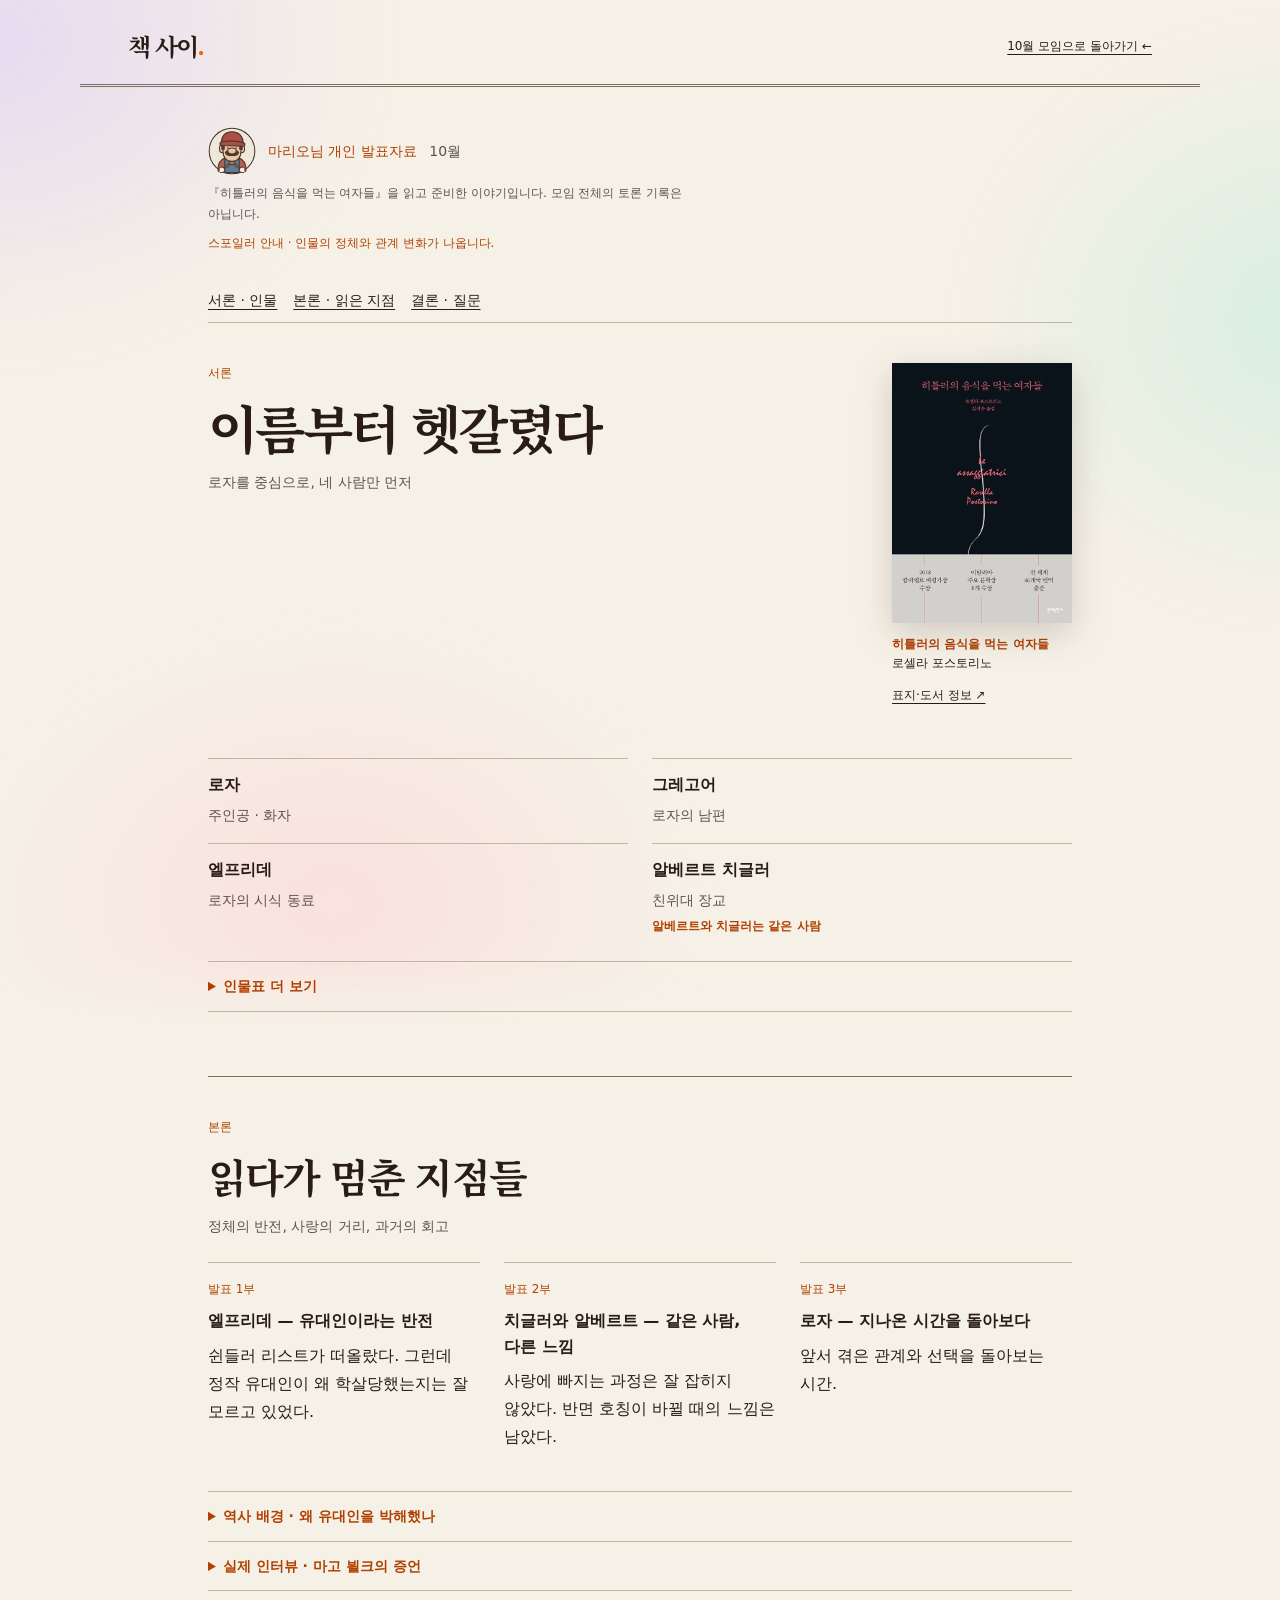
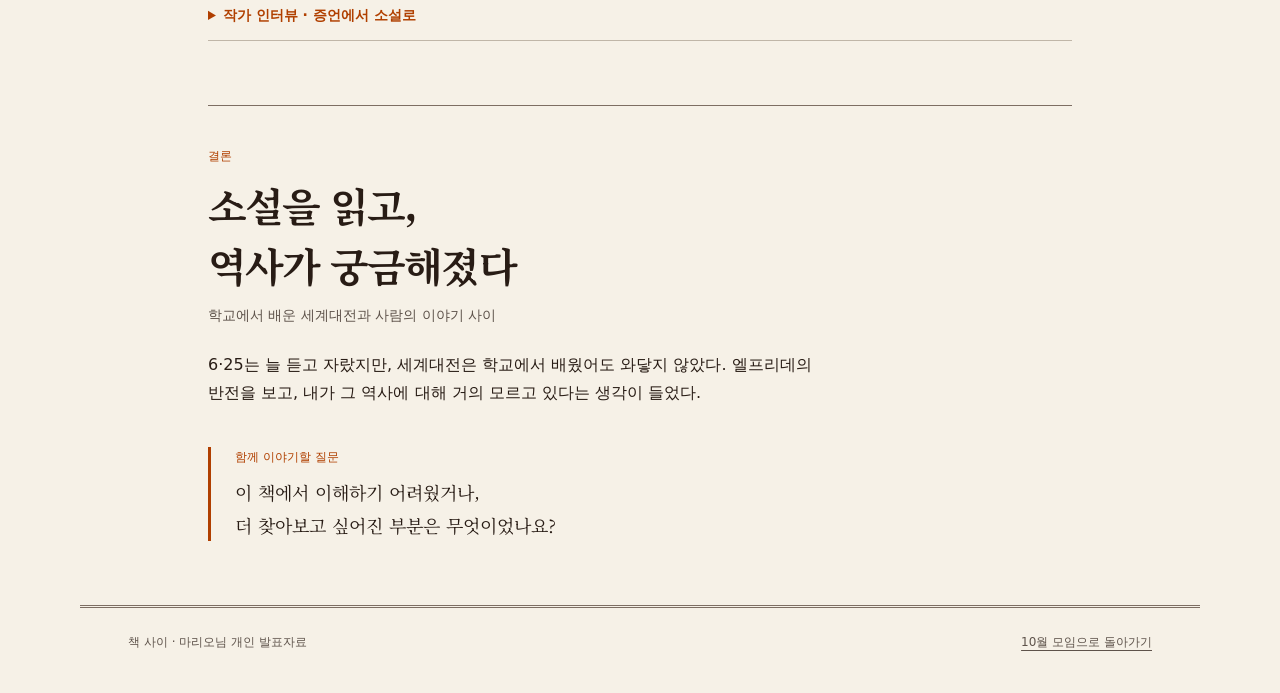
==== commit 14fd04b8: "Add scroll reveal, sticky menu bar, and soft gradient backdrop - Section titles, copy and cards rise" ====
--- a/mario/2026-10/index.html
+++ b/mario/2026-10/index.html
@@ -9,7 +9,7 @@
   <link rel="preconnect" href="https://fonts.googleapis.com">
   <link rel="preconnect" href="https://fonts.gstatic.com" crossorigin>
   <link rel="stylesheet" href="https://fonts.googleapis.com/css2?family=Noto+Serif+KR:wght@600;700&display=swap">
-  <link rel="stylesheet" href="../../styles.css?v=20261015-meetings">
+  <link rel="stylesheet" href="../../styles.css?v=20261015-reveal">
   <link rel="stylesheet" href="./presentation.css?v=20261013-mario">
 </head>
 <body>
--- a/styles.css
+++ b/styles.css
@@ -3,9 +3,9 @@
  * nav: N6 masthead · footer: Ft2 inline rule · H2 split 7/5 negative space
  * audience: book-club members · use: revisit a meeting · enrichment: typographic book art
  */
-@import url('./tokens.css?v=20261015-meetings');
+@import url('./tokens.css?v=20261015-reveal');
 * { box-sizing: border-box; }
-html { overflow-x: clip; scroll-padding-top: var(--space-lg); }
+html { overflow-x: clip; scroll-padding-top: 4.75rem; }
 body { margin: 0; overflow-x: clip; background: var(--color-paper); color: var(--color-ink); font-family: var(--font-body); font-size: var(--text-base); line-height: 1.75; word-break: keep-all; }
 button,input,select { font: inherit; color: inherit; }
 button,a,input,select,summary { -webkit-tap-highlight-color: transparent; }
@@ -28,14 +28,14 @@
 h2 { font-size: clamp(1.5rem,2.8vw,2rem); letter-spacing: -.045em; line-height: 1.5; }
 h3 { font-size: var(--text-lg); line-height: 1.6; }
 .muted,.source-note,small { color: var(--color-muted); }
-.skip-link { position: absolute; top: var(--space-md); left: var(--space-md); z-index: var(--z-raised); padding: var(--space-sm); background: var(--color-paper); transform: translateY(-180%); }
+.skip-link { position: absolute; top: var(--space-md); left: var(--space-md); z-index: 30; padding: var(--space-sm); background: var(--color-paper); transform: translateY(-180%); }
 .skip-link:focus { transform: none; }
 .masthead { text-align: center; padding-top: var(--space-xl); }
 .edition { color: var(--color-muted); font-size: var(--text-xs); letter-spacing: .08em; }
 .wordmark { display: inline-block; text-decoration: none; font-size: 2.75rem; line-height: 1.4; font-weight: 700; letter-spacing: -.07em; }
 .wordmark-dot { color: var(--color-season); }
 .mast-description { font-size: var(--text-sm); margin-top: var(--space-2xs); color: var(--color-muted); }
-.tabs { display: flex; align-items: center; justify-content: center; gap: var(--space-xs); border-top: var(--rule-hair) solid var(--color-rule); border-bottom: 3px double var(--color-rule-strong); margin-top: var(--space-lg); }
+.tabs { display: flex; align-items: center; justify-content: center; gap: var(--space-xs); border-top: var(--rule-hair) solid var(--color-rule); border-bottom: 3px double var(--color-rule-strong); }
 .tabs button { border: 0; border-bottom: 2px solid transparent; background: none; padding: var(--space-sm) var(--space-xs); font-size: var(--text-sm); }
 .tabs button[aria-selected="true"] { color: var(--color-accent); font-weight: 700; border-bottom-color: var(--color-accent); }
 .meeting-hero { display: grid; gap: var(--space-xl); padding-top: var(--space-xl); padding-bottom: var(--space-3xl); }
@@ -59,7 +59,7 @@
 .quick-links { display: flex; flex-wrap: wrap; gap: var(--space-xs) var(--space-lg); margin-top: var(--space-md); align-items: center; font-size: var(--text-sm); }
 .quick-links a { display: inline-flex; align-items: center; min-height: 44px; }
 .link-button { border: 0; background: none; padding: 0; color: var(--color-accent); text-decoration: underline; text-underline-offset: .3em; }
-.section { margin-top: var(--space-2xl); }
+.section { margin-top: var(--space-3xl); }
 .section-heading { margin-bottom: var(--space-lg); }
 .section-heading p { margin-top: var(--space-xs); color: var(--color-muted); font-size: var(--text-sm); }
 .topic-list { border-top: var(--rule-hair) solid var(--color-rule-strong); }
@@ -164,7 +164,7 @@
 .history-credits { margin-top:var(--space-xl); border-top:var(--rule-hair) solid var(--color-rule); }
 .history-credits ul { padding-left:var(--space-lg); font-size:var(--text-xs); }
 .history-credits a { display:inline-block; padding-block:var(--space-2xs); }
-@media(max-width:39.99rem) { .masthead .tabs { justify-content:flex-start; gap:0; overflow-x:auto; scrollbar-width:none; margin-inline:calc(-1 * var(--page-gutter)); padding-inline:var(--page-gutter); }.masthead .tabs::-webkit-scrollbar { display:none; }.masthead .tabs button { flex:none; padding-inline:var(--space-sm); } }
+@media(max-width:39.99rem) { .menu-bar .tabs { justify-content:flex-start; gap:0; overflow-x:auto; scrollbar-width:none; margin-inline:calc(-1 * var(--page-gutter)); padding-inline:var(--page-gutter); }.menu-bar .tabs::-webkit-scrollbar { display:none; }.menu-bar .tabs button { flex:none; padding-inline:var(--space-sm); } }
 @media(min-width:40rem) { .history-grid { grid-template-columns:repeat(4,minmax(0,1fr)); } }
 @media(min-width:60rem) { .history-grid { grid-template-columns:repeat(5,minmax(0,1fr)); } }
 
@@ -235,11 +235,11 @@
 .now-reading-copy .muted { margin-top:var(--space-2xs); font-size:var(--text-sm); }
 .now-reading-copy .outline-button { margin-top:var(--space-md); }
 .season-button { border-color:var(--color-season); }
-.home-section { margin-top:var(--space-2xl); }
+.home-section { margin-top:var(--space-3xl); }
 .home-section-heading { display:flex; flex-wrap:wrap; align-items:baseline; justify-content:space-between; gap:var(--space-xs) var(--space-md); margin-bottom:var(--space-lg); }
 .home-section-heading .link-button { font-size:var(--text-sm); }
 .home-shelf { list-style:none; margin:0; padding:0 0 var(--space-sm); display:grid; grid-auto-flow:column; grid-auto-columns:72px; gap:var(--space-sm); align-items:end; overflow-x:auto; border-bottom:6px solid var(--color-rule); scroll-snap-type:x proximity; }
-.home-shelf-book { min-width:0; scroll-snap-align:start; transform-origin:50% 100%; }
+.home-shelf-book { min-width:0; scroll-snap-align:start; }
 .home-shelf-book .cover-frame { padding:0; background:none; }
 .home-shelf-book .cover-img { filter:drop-shadow(0 .3rem .5rem oklch(24% 0.023 55 / .16)); }
 .home-shelf-book .cover-fallback { padding:var(--space-2xs); font-size:var(--text-xs); overflow-wrap:anywhere; }
@@ -251,7 +251,7 @@
 .home-member .muted { font-size:var(--text-xs); }
 .home-member-picks { display:flex; gap:4px; margin-top:var(--space-xs); }
 .home-member-picks img { width:28px; height:40px; object-fit:cover; }
-.home-recent { margin-top:var(--space-2xl); }
+.home-recent { margin-top:var(--space-3xl); }
 @media(min-width:40rem) {
   .home-hero { grid-template-columns:minmax(0,7fr) minmax(0,5fr); align-items:center; padding-top:var(--space-2xl); }
   .now-reading { grid-template-columns:minmax(0,1fr); max-width:320px; justify-self:end; }
@@ -271,3 +271,21 @@
 .month-tabs button { padding:var(--space-xs) var(--space-md); border:var(--rule-hair) solid var(--color-rule); border-radius:var(--radius-sm); background:none; font-size:var(--text-sm); }
 .month-tabs button[aria-selected="true"] { border-color:var(--color-season); background:var(--color-paper-2); color:var(--color-accent); font-weight:700; }
 #meetings .meeting-hero { padding-top:var(--space-xl); }
+
+/* Sticky menu: transparent over the header, paper and a soft shadow once it holds the top edge. */
+.menu-sentinel { height:0; }
+.menu-bar { position:sticky; top:0; z-index:20; margin-top:var(--space-lg); background:transparent; box-shadow:0 0 0 transparent; transition:background-color .3s ease, box-shadow .3s ease; }
+.menu-bar.is-stuck { background:oklch(96% 0.015 85 / .86); box-shadow:0 8px 24px oklch(24% 0.023 55 / .08); -webkit-backdrop-filter:blur(14px); backdrop-filter:blur(14px); }
+
+/* Wide, blurred lavender, mint and pink light fixed behind the paper; content scrolls over it. */
+body::before { content:''; position:fixed; inset:-10vh -10vw; z-index:-1; pointer-events:none;
+  background:
+    radial-gradient(42vmax 34vmax at 8% 12%, oklch(86% 0.07 300 / .55), transparent 70%),
+    radial-gradient(38vmax 32vmax at 94% 38%, oklch(90% 0.06 170 / .5), transparent 70%),
+    radial-gradient(40vmax 30vmax at 30% 92%, oklch(89% 0.06 10 / .45), transparent 70%);
+  filter:blur(24px); }
+
+/* Scroll reveal: rise 26px and fade in over .8s, fast start and a soft landing. Only when JS turned it on. */
+.reveal-on [data-reveal] { transition:opacity .8s cubic-bezier(.16,1,.3,1) var(--reveal-delay,0ms), transform .8s cubic-bezier(.16,1,.3,1) var(--reveal-delay,0ms); }
+.reveal-on [data-reveal]:not(.is-revealed) { opacity:0; transform:translateY(26px); }
+@media(prefers-reduced-motion:reduce) { .reveal-on [data-reveal] { opacity:1 !important; transform:none !important; transition:none !important; } }
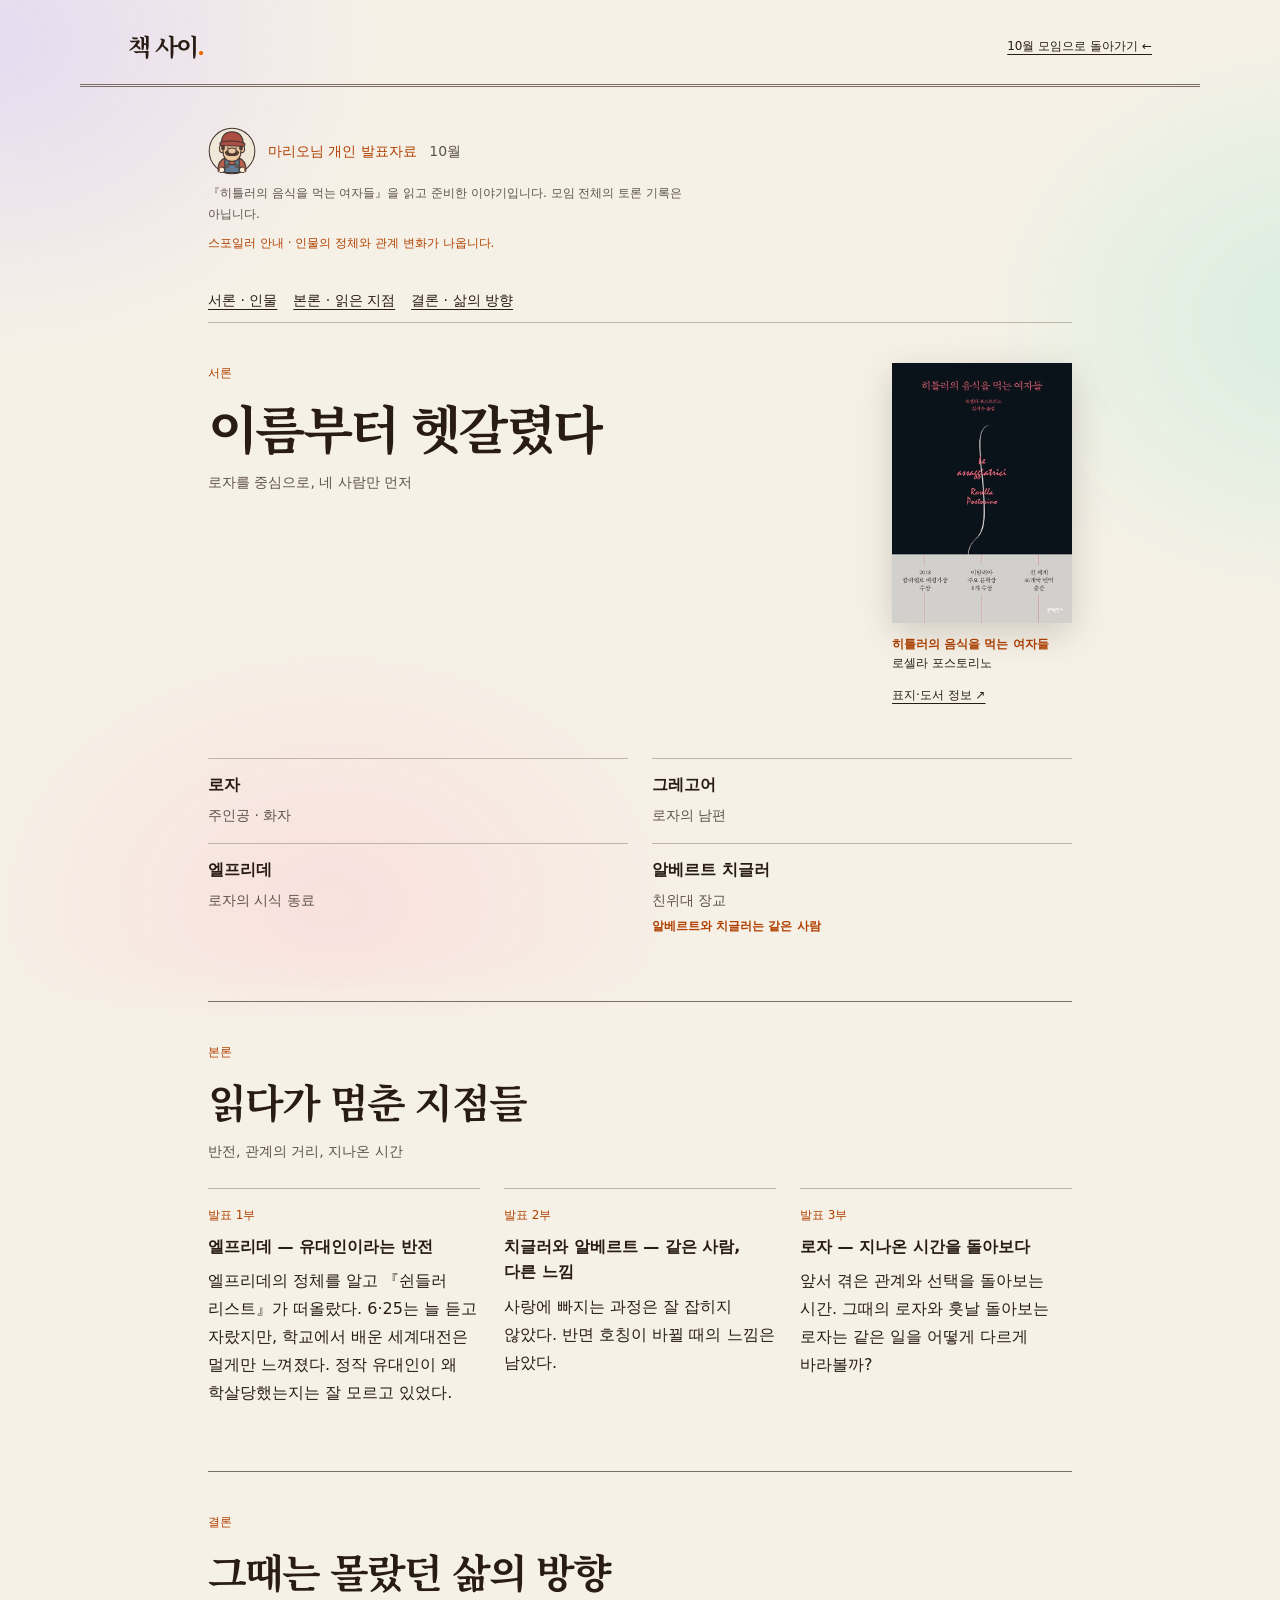
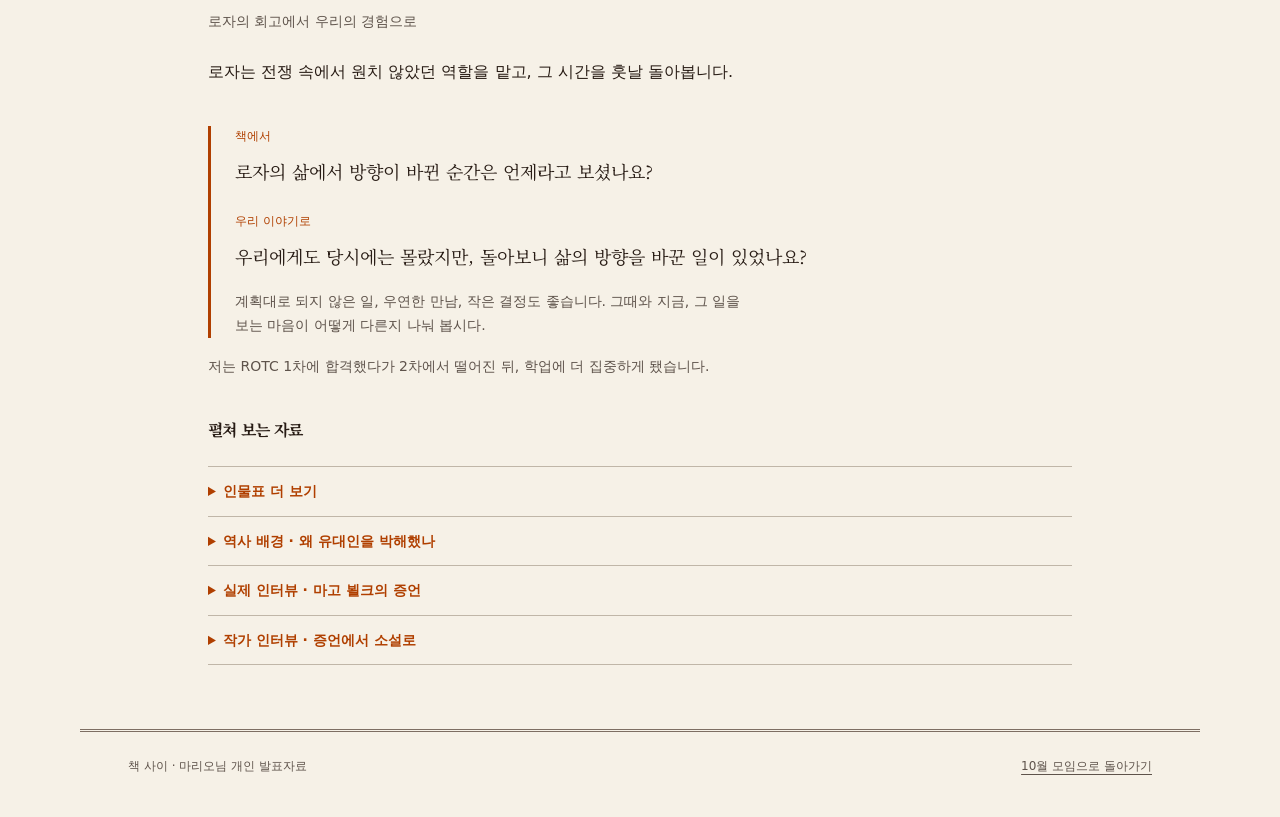
==== commit 72aa92bd: "Reframe Mario's October presentation around life turning points" ====
--- a/mario/2026-10/index.html
+++ b/mario/2026-10/index.html
@@ -4,13 +4,13 @@
   <meta charset="utf-8">
   <meta name="viewport" content="width=device-width, initial-scale=1, viewport-fit=cover">
   <meta name="theme-color" content="#f6f2e9">
-  <meta name="description" content="히틀러의 음식을 먹는 여자들을 읽고 준비한 마리오님의 10월 개인 발표자료. 인물의 이름, 관계의 거리, 더 알고 싶어진 역사를 이야기합니다.">
+  <meta name="description" content="히틀러의 음식을 먹는 여자들을 읽고 준비한 마리오님의 10월 개인 발표자료. 인물의 이름과 관계를 짚고, 로자의 회고에서 각자의 삶을 바꾼 순간으로 이야기를 이어갑니다.">
   <title>마리오님의 10월 발표 · 책 사이</title>
   <link rel="preconnect" href="https://fonts.googleapis.com">
   <link rel="preconnect" href="https://fonts.gstatic.com" crossorigin>
   <link rel="stylesheet" href="https://fonts.googleapis.com/css2?family=Noto+Serif+KR:wght@600;700&display=swap">
   <link rel="stylesheet" href="../../styles.css?v=20261015-reveal">
-  <link rel="stylesheet" href="./presentation.css?v=20261013-mario">
+  <link rel="stylesheet" href="./presentation.css?v=20261014-turning-points">
 </head>
 <body>
   <a class="skip-link" href="#presentation">본문으로 건너뛰기</a>
@@ -22,7 +22,7 @@
     <div class="presentation-meta"><img src="../../assets/avatars/mario.svg" width="48" height="48" alt=""><p>마리오님 개인 발표자료 <span>10월</span></p></div>
     <p class="scope-note">『히틀러의 음식을 먹는 여자들』을 읽고 준비한 이야기입니다. 모임 전체의 토론 기록은 아닙니다.</p>
     <p class="spoiler-note">스포일러 안내 · 인물의 정체와 관계 변화가 나옵니다.</p>
-    <nav class="presentation-nav" aria-label="발표 차례"><a href="#intro">서론 · 인물</a><a href="#reading">본론 · 읽은 지점</a><a href="#ending">결론 · 질문</a></nav>
+    <nav class="presentation-nav" aria-label="발표 차례"><a href="#intro">서론 · 인물</a><a href="#reading">본론 · 읽은 지점</a><a href="#ending">결론 · 삶의 방향</a></nav>
 
     <section id="intro" class="presentation-intro" aria-labelledby="intro-title">
       <div><p class="section-label">서론</p><h1 id="intro-title">이름부터 헷갈렸다</h1><p class="section-subtitle">로자를 중심으로, 네 사람만 먼저</p>
@@ -36,35 +36,48 @@
           <div><dt>알베르트 치글러</dt><dd>친위대 장교<br><strong>알베르트와 치글러는 같은 사람</strong></dd></div>
         </dl>
     </section>
-    <details class="supplement" id="characters"><summary>인물표 더 보기</summary><div class="supplement-body">
-      <p class="source-note">출판사 소개와 본문을 참고해 인물의 이름과 관계를 정리했습니다.</p>
-      <div class="table-wrap"><table><caption>인물과 관계</caption><thead><tr><th scope="col">인물</th><th scope="col">관계 · 역할</th><th scope="col">기억할 이름</th></tr></thead><tbody>
-        <tr><th scope="row">로자 자우어</th><td>주인공·화자, 시식가</td><td>로자</td></tr>
-        <tr><th scope="row">그레고어</th><td>로자의 남편, 전장에 있는 인물</td><td>그레고어</td></tr>
-        <tr><th scope="row">엘프리데</th><td>시식 동료, 로자와 가까워지는 인물</td><td>엘프리데</td></tr>
-        <tr><th scope="row">알베르트 치글러</th><td>친위대 장교</td><td>알베르트는 이름, 치글러는 성</td></tr>
-        <tr><th scope="row">게르트루데 · 테오도라 · 자비네</th><td>히틀러를 열렬히 추종하는 시식 동료들</td><td>‘광신도들’</td></tr>
-        <tr><th scope="row">아우구스티네</th><td>전장에서 남편을 잃은 동료</td><td>아우구스티네</td></tr>
-        <tr><th scope="row">베아테 · 하이케</th><td>남편이 전장에 있어 아이들을 홀로 키우는 동료들</td><td>베아테 · 하이케</td></tr>
-        <tr><th scope="row">울라</th><td>외모와 친위대원의 관심에 신경 쓰는 동료</td><td>울라</td></tr>
-        <tr><th scope="row">레니</th><td>어리고 순진한 동료</td><td>레니</td></tr>
-        <tr><th scope="row">크뤼멜</th><td>히틀러의 음식을 만드는 주방장</td><td>크뤼멜</td></tr>
-        <tr><th scope="row">마리아</th><td>로자와 교류하는 친구</td><td>남작부인</td></tr>
-        <tr><th scope="row">헤르타</th><td>그레고어의 어머니, 로자의 시어머니</td><td>헤르타</td></tr>
-      </tbody></table></div>
-      <p class="reference-links">자료: <a href="https://www.yes24.com/product/goods/85017617" target="_blank" rel="noopener noreferrer">출판사 리뷰 ↗</a> · <a href="https://www.newswire.co.kr/newsRead.php?no=898848" target="_blank" rel="noopener noreferrer">문예출판사 보도자료 ↗</a> · <a href="https://academic.macmillan.com/academictrade/9781250179142/atthewolfstable/" target="_blank" rel="noopener noreferrer">원서 본문 ↗</a> · <a href="https://books.google.com/books/about/히틀러의_음식을_먹는_여자들.html?id=6_CcEQAAQBAJ" target="_blank" rel="noopener noreferrer">한국어판 본문 정보 ↗</a></p>
-    </div></details>
 
     <section id="reading" class="presentation-section" aria-labelledby="reading-title">
-      <p class="section-label">본론</p><h2 id="reading-title">읽다가 멈춘 지점들</h2><p class="section-subtitle">정체의 반전, 사랑의 거리, 과거의 회고</p>
+      <p class="section-label">본론</p><h2 id="reading-title">읽다가 멈춘 지점들</h2><p class="section-subtitle">반전, 관계의 거리, 지나온 시간</p>
       <div class="reading-parts">
-        <article><p class="part-number">발표 1부</p><h3>엘프리데 — 유대인이라는 반전</h3><p>쉰들러 리스트가 떠올랐다. 그런데 정작 유대인이 왜 학살당했는지는 잘 모르고 있었다.</p></article>
+        <article><p class="part-number">발표 1부</p><h3>엘프리데 — 유대인이라는 반전</h3><p>엘프리데의 정체를 알고 『쉰들러 리스트』가 떠올랐다. 6·25는 늘 듣고 자랐지만, 학교에서 배운 세계대전은 멀게만 느껴졌다. 정작 유대인이 왜 학살당했는지는 잘 모르고 있었다.</p></article>
         <article><p class="part-number">발표 2부</p><h3>치글러와 알베르트 — 같은 사람, 다른 느낌</h3><p>사랑에 빠지는 과정은 잘 잡히지 않았다. 반면 호칭이 바뀔 때의 느낌은 남았다.</p></article>
-        <article><p class="part-number">발표 3부</p><h3>로자 — 지나온 시간을 돌아보다</h3><p>앞서 겪은 관계와 선택을 돌아보는 시간.</p></article>
+        <article><p class="part-number">발표 3부</p><h3>로자 — 지나온 시간을 돌아보다</h3><p>앞서 겪은 관계와 선택을 돌아보는 시간. 그때의 로자와 훗날 돌아보는 로자는 같은 일을 어떻게 다르게 바라볼까?</p></article>
       </div>
     </section>
 
-    <aside class="supplement-group" aria-label="더 찾아본 자료">
+    <section id="ending" class="presentation-section ending" aria-labelledby="ending-title">
+      <p class="section-label">결론</p><h2 id="ending-title">그때는 몰랐던 삶의 방향</h2><p class="section-subtitle">로자의 회고에서 우리의 경험으로</p>
+      <p class="personal-thought">로자는 전쟁 속에서 원치 않았던 역할을 맡고, 그 시간을 훗날 돌아봅니다.</p>
+      <div class="discussion-question">
+        <p class="section-label">책에서</p><p class="question-text">로자의 삶에서 방향이 바뀐 순간은 언제라고 보셨나요?</p>
+        <p class="section-label">우리 이야기로</p><p class="question-text">우리에게도 당시에는 몰랐지만, 돌아보니 삶의 방향을 바꾼 일이 있었나요?</p>
+        <p class="question-note">계획대로 되지 않은 일, 우연한 만남, 작은 결정도 좋습니다. 그때와 지금, 그 일을 보는 마음이 어떻게 다른지 나눠 봅시다.</p>
+      </div>
+      <p class="personal-example">저는 ROTC 1차에 합격했다가 2차에서 떨어진 뒤, 학업에 더 집중하게 됐습니다.</p>
+    </section>
+
+    <aside class="supplement-group" aria-labelledby="supplement-title">
+      <h2 id="supplement-title">펼쳐 보는 자료</h2>
+      <details class="supplement" id="characters"><summary>인물표 더 보기</summary><div class="supplement-body">
+        <p class="source-note">출판사 소개와 본문을 참고해 인물의 이름과 관계를 정리했습니다.</p>
+        <div class="table-wrap"><table><caption>인물과 관계</caption><thead><tr><th scope="col">인물</th><th scope="col">관계 · 역할</th><th scope="col">기억할 이름</th></tr></thead><tbody>
+          <tr><th scope="row">로자 자우어</th><td>주인공·화자, 시식가</td><td>로자</td></tr>
+          <tr><th scope="row">그레고어</th><td>로자의 남편, 전장에 있는 인물</td><td>그레고어</td></tr>
+          <tr><th scope="row">엘프리데</th><td>시식 동료, 로자와 가까워지는 인물</td><td>엘프리데</td></tr>
+          <tr><th scope="row">알베르트 치글러</th><td>친위대 장교</td><td>알베르트는 이름, 치글러는 성</td></tr>
+          <tr><th scope="row">게르트루데 · 테오도라 · 자비네</th><td>히틀러를 열렬히 추종하는 시식 동료들</td><td>‘광신도들’</td></tr>
+          <tr><th scope="row">아우구스티네</th><td>전장에서 남편을 잃은 동료</td><td>아우구스티네</td></tr>
+          <tr><th scope="row">베아테 · 하이케</th><td>남편이 전장에 있어 아이들을 홀로 키우는 동료들</td><td>베아테 · 하이케</td></tr>
+          <tr><th scope="row">울라</th><td>외모와 친위대원의 관심에 신경 쓰는 동료</td><td>울라</td></tr>
+          <tr><th scope="row">레니</th><td>어리고 순진한 동료</td><td>레니</td></tr>
+          <tr><th scope="row">크뤼멜</th><td>히틀러의 음식을 만드는 주방장</td><td>크뤼멜</td></tr>
+          <tr><th scope="row">마리아</th><td>로자와 교류하는 친구</td><td>남작부인</td></tr>
+          <tr><th scope="row">헤르타</th><td>그레고어의 어머니, 로자의 시어머니</td><td>헤르타</td></tr>
+        </tbody></table></div>
+        <p class="reference-links">자료: <a href="https://www.yes24.com/product/goods/85017617" target="_blank" rel="noopener noreferrer">출판사 리뷰 ↗</a> · <a href="https://www.newswire.co.kr/newsRead.php?no=898848" target="_blank" rel="noopener noreferrer">문예출판사 보도자료 ↗</a> · <a href="https://academic.macmillan.com/academictrade/9781250179142/atthewolfstable/" target="_blank" rel="noopener noreferrer">원서 본문 ↗</a> · <a href="https://books.google.com/books/about/히틀러의_음식을_먹는_여자들.html?id=6_CcEQAAQBAJ" target="_blank" rel="noopener noreferrer">한국어판 본문 정보 ↗</a></p>
+      </div></details>
+
       <details class="supplement" id="history"><summary>역사 배경 · 왜 유대인을 박해했나</summary><div class="supplement-body">
         <p class="source-note">미국 홀로코스트 기념관 자료를 한국어로 요약했습니다.</p>
         <ul><li>나치는 오래된 반유대주의에 인종주의를 결합해 유대인을 독일을 위협하는 집단으로 거짓 규정했다.</li><li>패전과 경제위기의 책임을 유대인에게 돌리며 희생양으로 삼았고, 선전과 법률로 배제와 폭력을 확대했다.</li><li>전쟁 중 나치 독일과 협력자들은 이를 조직적 학살로 확대했다. 원인은 유대인의 잘못이 아니라 가해 체제의 이념과 국가폭력이었다.</li></ul>
@@ -83,12 +96,6 @@
         <p class="reference-links">인터뷰 원문: <a href="https://www.bookbrowse.com/author_interviews/full/index.cfm/author_number/3115/rosella-postorino" target="_blank" rel="noopener noreferrer">BookBrowse ↗</a> · <a href="https://www.criticaletteraria.org/2018/03/le-assaggiatrici-postorino-intervista.html" target="_blank" rel="noopener noreferrer">CriticaLetteraria ↗</a></p>
       </div></details>
     </aside>
-
-    <section id="ending" class="presentation-section ending" aria-labelledby="ending-title">
-      <p class="section-label">결론</p><h2 id="ending-title">소설을 읽고,<br>역사가 궁금해졌다</h2><p class="section-subtitle">학교에서 배운 세계대전과 사람의 이야기 사이</p>
-      <p class="personal-thought">6·25는 늘 듣고 자랐지만, 세계대전은 학교에서 배웠어도 와닿지 않았다. 엘프리데의 반전을 보고, 내가 그 역사에 대해 거의 모르고 있다는 생각이 들었다.</p>
-      <div class="discussion-question"><p class="section-label">함께 이야기할 질문</p><p>이 책에서 이해하기 어려웠거나,<br>더 찾아보고 싶어진 부분은 무엇이었나요?</p></div>
-    </section>
   </main>
   <footer class="container footer"><p>책 사이 · 마리오님 개인 발표자료</p><a href="../../#october">10월 모임으로 돌아가기</a></footer>
 </body>
--- a/mario/2026-10/presentation.css
+++ b/mario/2026-10/presentation.css
@@ -30,7 +30,9 @@
 .reading-parts article>p:last-child { margin-top:var(--space-xs); max-width:60ch; }
 .personal-thought { max-width:60ch; margin-top:var(--space-lg); }
 .discussion-question { margin-top:var(--space-xl); border-left:3px solid var(--color-accent); padding-left:var(--space-lg); }
-.discussion-question>p:last-child { font-family:var(--font-display); font-size:var(--text-lg); line-height:1.8; }
+.discussion-question .question-text { font-family:var(--font-display); font-size:var(--text-lg); line-height:1.8; }
+.discussion-question .section-label:not(:first-child) { margin-top:var(--space-lg); }
+.question-note,.personal-example { max-width:60ch; margin-top:var(--space-md); font-size:var(--text-sm); color:var(--color-muted); }
 .supplement { margin-top:var(--space-lg); border-block:var(--rule-hair) solid var(--color-rule); }
 .supplement summary { font-weight:600; padding-block:var(--space-sm); }
 .supplement-body { padding-bottom:var(--space-lg); font-size:var(--text-sm); }
@@ -49,5 +51,6 @@
 @media(max-width:39.99rem) { .table-wrap { overflow:visible; } table,tbody,tr,th,td { display:block; } thead { display:none; } tbody tr { border-bottom:var(--rule-hair) solid var(--color-rule); padding-block:var(--space-sm); } tbody th,tbody td { border:0; padding:0; } tbody th { font-size:var(--text-sm); } tbody td+td { color:var(--color-muted); } }
 
 .supplement-group { margin-top:var(--space-xl); }
+.supplement-group h2 { font-size:var(--text-base); }
 .supplement-group .supplement + .supplement { margin-top:0; border-top:0; }
 .reference-links { color:var(--color-muted); font-size:var(--text-xs); line-height:2; }
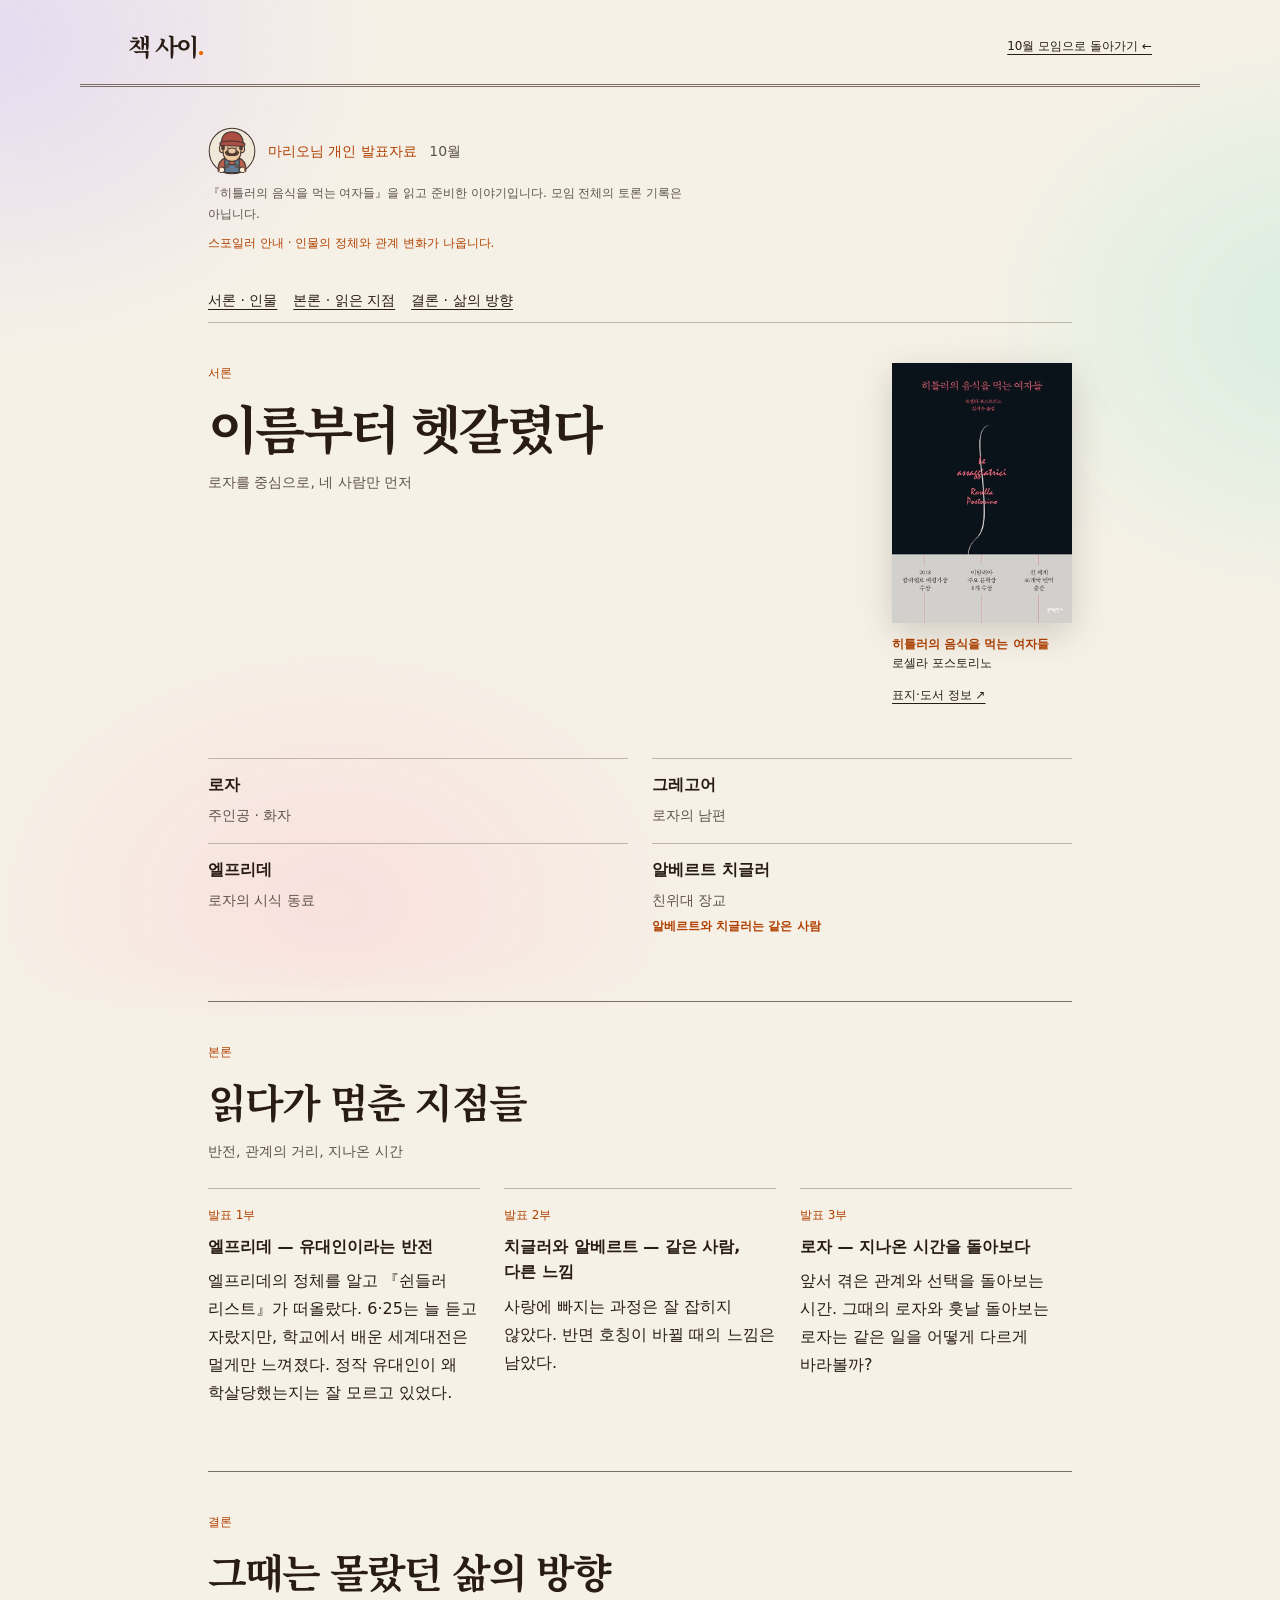
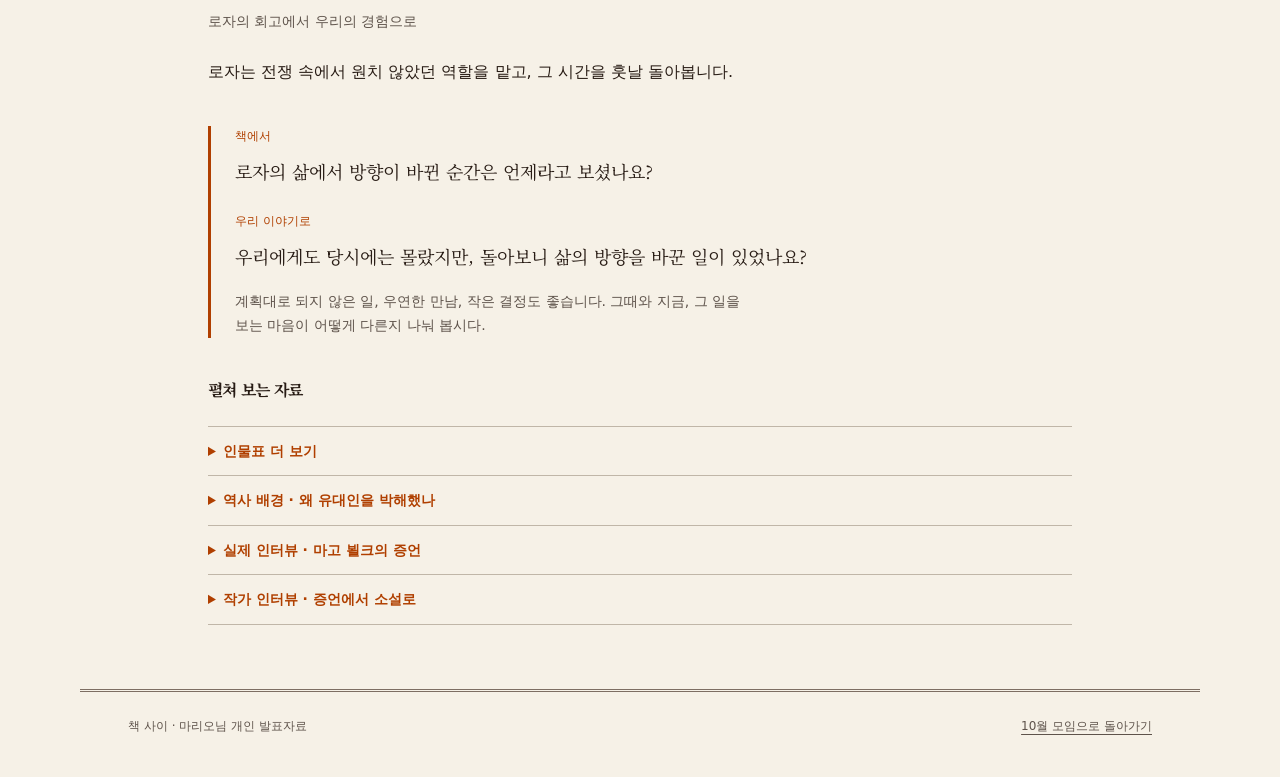
==== commit a447f866: "Remove personal ROTC example from October presentation" ====
--- a/mario/2026-10/index.html
+++ b/mario/2026-10/index.html
@@ -54,7 +54,6 @@
         <p class="section-label">우리 이야기로</p><p class="question-text">우리에게도 당시에는 몰랐지만, 돌아보니 삶의 방향을 바꾼 일이 있었나요?</p>
         <p class="question-note">계획대로 되지 않은 일, 우연한 만남, 작은 결정도 좋습니다. 그때와 지금, 그 일을 보는 마음이 어떻게 다른지 나눠 봅시다.</p>
       </div>
-      <p class="personal-example">저는 ROTC 1차에 합격했다가 2차에서 떨어진 뒤, 학업에 더 집중하게 됐습니다.</p>
     </section>
 
     <aside class="supplement-group" aria-labelledby="supplement-title">
